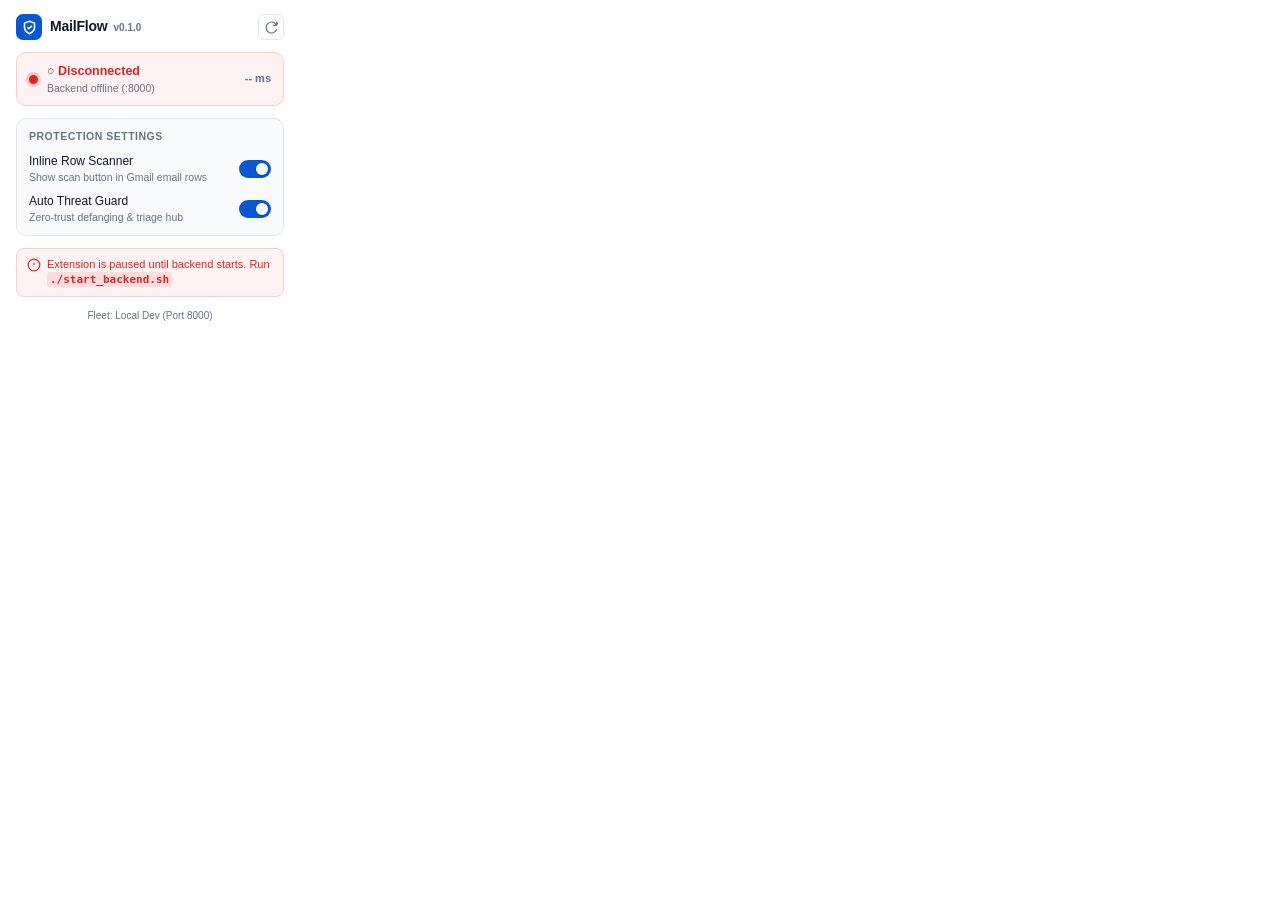
==== extension/popup.html @ 1cc511a4 "feat(extension): enforce backend dependency gate and minimalist settings popup" ====
<!DOCTYPE html>
<html lang="en">
<head>
  <meta charset="UTF-8">
  <meta name="viewport" content="width=device-width, initial-scale=1.0">
  <title>MailFlow Shield</title>
  <link rel="stylesheet" href="popup.css">
</head>
<body>
  <div class="popup-wrap">
    <!-- Top Header -->
    <header class="pop-header">
      <div class="pop-brand">
        <div class="pop-logo">
          <svg viewBox="0 0 24 24" fill="none" stroke="currentColor" stroke-width="2.5" stroke-linecap="round" stroke-linejoin="round">
            <path d="M12 22s8-4 8-10V5l-8-3-8 3v7c0 6 8 10 8 10z"/>
            <path d="m9 12 2 2 4-4"/>
          </svg>
        </div>
        <div class="pop-brand-meta">
          <span class="pop-title">MailFlow</span>
          <span class="pop-version">v0.1.0</span>
        </div>
      </div>
      <button id="btn-refresh" class="btn-icon" title="Check backend connection">
        <svg viewBox="0 0 24 24" fill="none" stroke="currentColor" stroke-width="2" stroke-linecap="round" stroke-linejoin="round">
          <path d="M21.5 2v6h-6M21.34 15.57a10 10 0 1 1-.57-8.38l5.67-5.67"/>
        </svg>
      </button>
    </header>

    <!-- Visual Connection Status Banner -->
    <div id="status-card" class="status-card checking">
      <div class="status-indicator">
        <span class="status-dot"></span>
        <div class="status-text-wrap">
          <span id="status-title" class="status-title">Checking connection...</span>
          <span id="status-subtitle" class="status-subtitle">http://localhost:8000</span>
        </div>
      </div>
      <span id="status-latency" class="status-latency">-- ms</span>
    </div>

    <!-- Minimal Settings -->
    <div class="settings-section">
      <span class="section-heading">Protection Settings</span>

      <label class="setting-toggle" for="toggle-inline-scan">
        <div class="toggle-text">
          <span class="toggle-title">Inline Row Scanner</span>
          <span class="toggle-desc">Show scan button in Gmail email rows</span>
        </div>
        <div class="switch">
          <input type="checkbox" id="toggle-inline-scan" checked>
          <span class="slider"></span>
        </div>
      </label>

      <label class="setting-toggle" for="toggle-auto-shield">
        <div class="toggle-text">
          <span class="toggle-title">Auto Threat Guard</span>
          <span class="toggle-desc">Zero-trust defanging & triage hub</span>
        </div>
        <div class="switch">
          <input type="checkbox" id="toggle-auto-shield" checked>
          <span class="slider"></span>
        </div>
      </label>
    </div>

    <!-- Notice if Offline -->
    <div id="offline-banner" class="offline-banner hidden">
      <svg class="offline-icon" viewBox="0 0 24 24" fill="none" stroke="currentColor" stroke-width="2">
        <circle cx="12" cy="12" r="10"/>
        <line x1="12" y1="8" x2="12" y2="12"/>
        <line x1="12" y1="16" x2="12.01" y2="16"/>
      </svg>
      <span>Extension is paused until backend starts. Run <code>./start_backend.sh</code></span>
    </div>

    <!-- Minimal Footer -->
    <footer class="pop-footer">
      <span id="fleet-target">Fleet: Local Dev (Port 8000)</span>
    </footer>
  </div>

  <script src="popup.js"></script>
</body>
</html>
---- extension/popup.css ----
:root {
  --primary: #0b57d0;
  --bg-main: #ffffff;
  --bg-card: #f8fafc;
  --border: #e2e8f0;
  --text-main: #0f172a;
  --text-muted: #64748b;
  --font: -apple-system, BlinkMacSystemFont, 'Google Sans', 'Segoe UI', Roboto, sans-serif;
  
  --success: #16a34a;
  --success-bg: #f0fdf4;
  --success-border: #bbf7d0;
  
  --danger: #dc2626;
  --danger-bg: #fef2f2;
  --danger-border: #fecaca;

  --warning: #d97706;
  --warning-bg: #fffbeb;
  --warning-border: #fde68a;
}

@media (prefers-color-scheme: dark) {
  :root {
    --bg-main: #18191b;
    --bg-card: #222529;
    --border: #33383f;
    --text-main: #f1f5f9;
    --text-muted: #94a3b8;
    --success-bg: #062d14;
    --success-border: #14532d;
    --danger-bg: #3c1114;
    --danger-border: #7f1d1d;
    --warning-bg: #3b2308;
    --warning-border: #78350f;
  }
}

* {
  box-sizing: border-box;
  margin: 0;
  padding: 0;
}

body {
  width: 300px;
  font-family: var(--font);
  background-color: var(--bg-main);
  color: var(--text-main);
  font-size: 13px;
  line-height: 1.4;
  user-select: none;
  -webkit-font-smoothing: antialiased;
}

.popup-wrap {
  padding: 14px 16px;
  display: flex;
  flex-direction: column;
  gap: 12px;
}

/* Header */
.pop-header {
  display: flex;
  align-items: center;
  justify-content: space-between;
}

.pop-brand {
  display: flex;
  align-items: center;
  gap: 8px;
}

.pop-logo {
  display: flex;
  align-items: center;
  justify-content: center;
  width: 26px;
  height: 26px;
  border-radius: 7px;
  background: var(--primary);
  color: #ffffff;
}

.pop-logo svg {
  width: 15px;
  height: 15px;
}

.pop-brand-meta {
  display: flex;
  align-items: baseline;
  gap: 6px;
}

.pop-title {
  font-size: 14px;
  font-weight: 700;
  letter-spacing: -0.2px;
}

.pop-version {
  font-size: 10px;
  font-weight: 600;
  color: var(--text-muted);
}

.btn-icon {
  background: none;
  border: 1px solid var(--border);
  width: 26px;
  height: 26px;
  border-radius: 6px;
  display: flex;
  align-items: center;
  justify-content: center;
  cursor: pointer;
  color: var(--text-muted);
  transition: all 0.15s ease;
}

.btn-icon svg {
  width: 13px;
  height: 13px;
}

.btn-icon:hover {
  background: var(--bg-card);
  color: var(--text-main);
}

.btn-icon:active {
  transform: rotate(90deg);
}

/* Visual Connection Status Hero Box */
.status-card {
  display: flex;
  align-items: center;
  justify-content: space-between;
  padding: 10px 12px;
  border-radius: 10px;
  border: 1px solid var(--border);
  background: var(--bg-card);
  transition: all 0.2s cubic-bezier(0.4, 0, 0.2, 1);
}

.status-card.connected {
  background: var(--success-bg);
  border-color: var(--success-border);
}

.status-card.disconnected {
  background: var(--danger-bg);
  border-color: var(--danger-border);
}

.status-card.checking {
  background: var(--warning-bg);
  border-color: var(--warning-border);
}

.status-indicator {
  display: flex;
  align-items: center;
  gap: 9px;
}

.status-dot {
  width: 9px;
  height: 9px;
  border-radius: 50%;
  position: relative;
  flex-shrink: 0;
}

.status-card.connected .status-dot {
  background: var(--success);
  box-shadow: 0 0 0 3px rgba(22, 163, 74, 0.25);
}

.status-card.disconnected .status-dot {
  background: var(--danger);
  box-shadow: 0 0 0 3px rgba(220, 38, 38, 0.2);
}

.status-card.checking .status-dot {
  background: var(--warning);
  animation: pulse 1.2s infinite;
}

.status-text-wrap {
  display: flex;
  flex-direction: column;
}

.status-title {
  font-size: 12.5px;
  font-weight: 600;
}

.status-card.connected .status-title { color: var(--success); }
.status-card.disconnected .status-title { color: var(--danger); }
.status-card.checking .status-title { color: var(--warning); }

.status-subtitle {
  font-size: 10.5px;
  color: var(--text-muted);
}

.status-latency {
  font-size: 11px;
  font-weight: 700;
  font-variant-numeric: tabular-nums;
  color: var(--text-muted);
}

.status-card.connected .status-latency {
  color: var(--success);
}

/* Minimal Settings Section */
.settings-section {
  display: flex;
  flex-direction: column;
  gap: 9px;
  background: var(--bg-card);
  border: 1px solid var(--border);
  border-radius: 10px;
  padding: 10px 12px;
}

.section-heading {
  font-size: 10.5px;
  font-weight: 600;
  text-transform: uppercase;
  letter-spacing: 0.5px;
  color: var(--text-muted);
}

.setting-toggle {
  display: flex;
  align-items: center;
  justify-content: space-between;
  cursor: pointer;
  gap: 8px;
}

.toggle-text {
  display: flex;
  flex-direction: column;
}

.toggle-title {
  font-size: 12px;
  font-weight: 500;
}

.toggle-desc {
  font-size: 10.5px;
  color: var(--text-muted);
}

/* Crisp Modern Toggle */
.switch {
  position: relative;
  display: inline-block;
  width: 32px;
  height: 18px;
  flex-shrink: 0;
}

.switch input {
  opacity: 0;
  width: 0;
  height: 0;
}

.slider {
  position: absolute;
  cursor: pointer;
  top: 0; left: 0; right: 0; bottom: 0;
  background-color: #cbd5e1;
  transition: 0.2s cubic-bezier(0.4, 0, 0.2, 1);
  border-radius: 18px;
}

.slider:before {
  position: absolute;
  content: "";
  height: 12px;
  width: 12px;
  left: 3px;
  bottom: 3px;
  background-color: white;
  transition: 0.2s cubic-bezier(0.4, 0, 0.2, 1);
  border-radius: 50%;
  box-shadow: 0 1px 2px rgba(0,0,0,0.25);
}

input:checked + .slider {
  background-color: var(--primary);
}

input:checked + .slider:before {
  transform: translateX(14px);
}

/* Offline Notice Banner */
.offline-banner {
  background: var(--danger-bg);
  border: 1px solid var(--danger-border);
  color: var(--danger);
  border-radius: 8px;
  padding: 8px 10px;
  font-size: 11px;
  display: flex;
  align-items: flex-start;
  gap: 6px;
  line-height: 1.35;
}

.offline-banner code {
  font-family: monospace;
  font-weight: bold;
  background: rgba(220, 38, 38, 0.1);
  padding: 1px 3px;
  border-radius: 3px;
}

.offline-banner.hidden {
  display: none;
}

.offline-icon {
  width: 14px;
  height: 14px;
  flex-shrink: 0;
  margin-top: 1px;
}

/* Footer */
.pop-footer {
  font-size: 10px;
  color: var(--text-muted);
  text-align: center;
}

@keyframes pulse {
  0% { transform: scale(0.9); opacity: 0.7; }
  50% { transform: scale(1.15); opacity: 1; }
  100% { transform: scale(0.9); opacity: 0.7; }
}
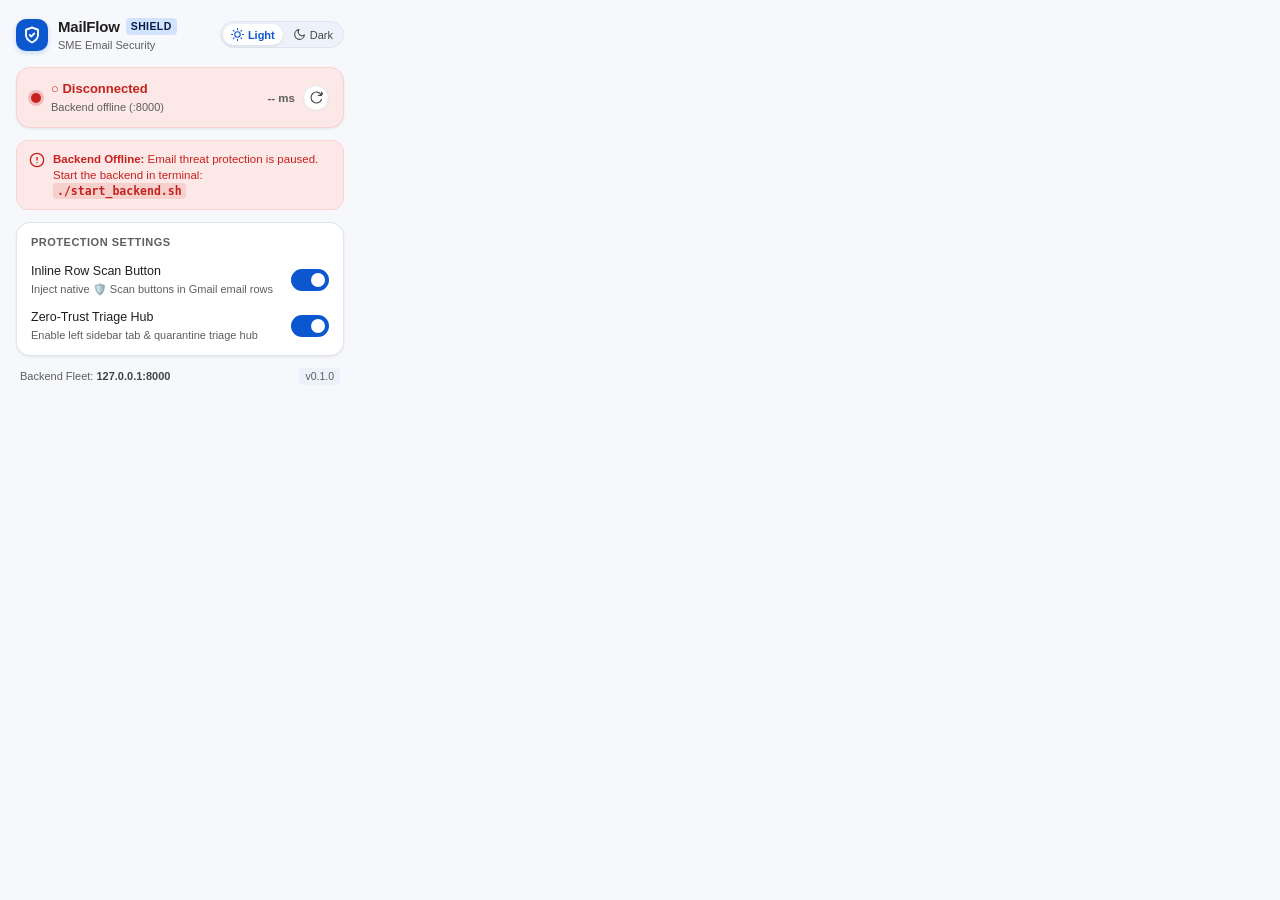
==== commit 9efa461a: "feat(popup): enlarge settings menu with rounded bottom corners, theme switcher, and native gmail lig" ====
--- a/extension/popup.html
+++ b/extension/popup.html
@@ -1,5 +1,5 @@
 <!DOCTYPE html>
-<html lang="en">
+<html lang="en" data-theme="light">
 <head>
   <meta charset="UTF-8">
   <meta name="viewport" content="width=device-width, initial-scale=1.0">
@@ -7,8 +7,8 @@
   <link rel="stylesheet" href="popup.css">
 </head>
 <body>
-  <div class="popup-wrap">
-    <!-- Top Header -->
+  <div class="popup-container">
+    <!-- Header -->
     <header class="pop-header">
       <div class="pop-brand">
         <div class="pop-logo">
@@ -17,16 +17,38 @@
             <path d="m9 12 2 2 4-4"/>
           </svg>
         </div>
-        <div class="pop-brand-meta">
-          <span class="pop-title">MailFlow</span>
-          <span class="pop-version">v0.1.0</span>
+        <div class="pop-brand-text">
+          <div class="pop-title-row">
+            <span class="pop-title">MailFlow</span>
+            <span class="pop-badge">Shield</span>
+          </div>
+          <span class="pop-subtitle">SME Email Security</span>
         </div>
       </div>
-      <button id="btn-refresh" class="btn-icon" title="Check backend connection">
-        <svg viewBox="0 0 24 24" fill="none" stroke="currentColor" stroke-width="2" stroke-linecap="round" stroke-linejoin="round">
-          <path d="M21.5 2v6h-6M21.34 15.57a10 10 0 1 1-.57-8.38l5.67-5.67"/>
-        </svg>
-      </button>
+      
+      <!-- Theme Switcher -->
+      <div class="theme-toggle-group" role="radiogroup" aria-label="Appearance Theme">
+        <button id="theme-btn-light" class="theme-btn active" title="Light Mode (Gmail M3)" aria-checked="true" role="radio">
+          <svg viewBox="0 0 24 24" fill="none" stroke="currentColor" stroke-width="2" stroke-linecap="round" stroke-linejoin="round">
+            <circle cx="12" cy="12" r="5"/>
+            <line x1="12" y1="1" x2="12" y2="3"/>
+            <line x1="12" y1="21" x2="12" y2="23"/>
+            <line x1="4.22" y1="4.22" x2="5.64" y2="5.64"/>
+            <line x1="18.36" y1="18.36" x2="19.78" y2="19.78"/>
+            <line x1="1" y1="12" x2="3" y2="12"/>
+            <line x1="21" y1="12" x2="23" y2="12"/>
+            <line x1="4.22" y1="19.78" x2="5.64" y2="18.36"/>
+            <line x1="18.36" y1="5.64" x2="19.78" y2="4.22"/>
+          </svg>
+          <span>Light</span>
+        </button>
+        <button id="theme-btn-dark" class="theme-btn" title="Dark Mode" aria-checked="false" role="radio">
+          <svg viewBox="0 0 24 24" fill="none" stroke="currentColor" stroke-width="2" stroke-linecap="round" stroke-linejoin="round">
+            <path d="M21 12.79A9 9 0 1 1 11.21 3 7 7 0 0 0 21 12.79z"/>
+          </svg>
+          <span>Dark</span>
+        </button>
+      </div>
     </header>
 
     <!-- Visual Connection Status Banner -->
@@ -38,49 +60,59 @@
           <span id="status-subtitle" class="status-subtitle">http://localhost:8000</span>
         </div>
       </div>
-      <span id="status-latency" class="status-latency">-- ms</span>
+      <div class="status-meta-group">
+        <span id="status-latency" class="status-latency">-- ms</span>
+        <button id="btn-check-connection" class="btn-refresh" title="Re-check Backend Connection">
+          <svg viewBox="0 0 24 24" fill="none" stroke="currentColor" stroke-width="2" stroke-linecap="round" stroke-linejoin="round">
+            <path d="M21.5 2v6h-6M21.34 15.57a10 10 0 1 1-.57-8.38l5.67-5.67"/>
+          </svg>
+        </button>
+      </div>
     </div>
 
-    <!-- Minimal Settings -->
-    <div class="settings-section">
-      <span class="section-heading">Protection Settings</span>
+    <!-- Offline Warning Notice -->
+    <div id="offline-banner" class="offline-banner hidden">
+      <svg class="offline-icon" viewBox="0 0 24 24" fill="none" stroke="currentColor" stroke-width="2" stroke-linecap="round" stroke-linejoin="round">
+        <circle cx="12" cy="12" r="10"/>
+        <line x1="12" y1="8" x2="12" y2="12"/>
+        <line x1="12" y1="16" x2="12.01" y2="16"/>
+      </svg>
+      <div class="offline-text">
+        <strong>Backend Offline:</strong> Email threat protection is paused. Start the backend in terminal: <code>./start_backend.sh</code>
+      </div>
+    </div>
 
-      <label class="setting-toggle" for="toggle-inline-scan">
-        <div class="toggle-text">
-          <span class="toggle-title">Inline Row Scanner</span>
-          <span class="toggle-desc">Show scan button in Gmail email rows</span>
+    <!-- Protection Features -->
+    <div class="settings-card">
+      <span class="section-title">Protection Settings</span>
+
+      <label class="setting-row" for="toggle-inline-scan">
+        <div class="setting-info">
+          <span class="setting-name">Inline Row Scan Button</span>
+          <span class="setting-desc">Inject native 🛡️ Scan buttons in Gmail email rows</span>
         </div>
-        <div class="switch">
+        <div class="m3-switch">
           <input type="checkbox" id="toggle-inline-scan" checked>
-          <span class="slider"></span>
+          <span class="m3-track"><span class="m3-thumb"></span></span>
         </div>
       </label>
 
-      <label class="setting-toggle" for="toggle-auto-shield">
-        <div class="toggle-text">
-          <span class="toggle-title">Auto Threat Guard</span>
-          <span class="toggle-desc">Zero-trust defanging & triage hub</span>
+      <label class="setting-row" for="toggle-auto-shield">
+        <div class="setting-info">
+          <span class="setting-name">Zero-Trust Triage Hub</span>
+          <span class="setting-desc">Enable left sidebar tab & quarantine triage hub</span>
         </div>
-        <div class="switch">
+        <div class="m3-switch">
           <input type="checkbox" id="toggle-auto-shield" checked>
-          <span class="slider"></span>
+          <span class="m3-track"><span class="m3-thumb"></span></span>
         </div>
       </label>
     </div>
 
-    <!-- Notice if Offline -->
-    <div id="offline-banner" class="offline-banner hidden">
-      <svg class="offline-icon" viewBox="0 0 24 24" fill="none" stroke="currentColor" stroke-width="2">
-        <circle cx="12" cy="12" r="10"/>
-        <line x1="12" y1="8" x2="12" y2="12"/>
-        <line x1="12" y1="16" x2="12.01" y2="16"/>
-      </svg>
-      <span>Extension is paused until backend starts. Run <code>./start_backend.sh</code></span>
-    </div>
-
-    <!-- Minimal Footer -->
+    <!-- Footer -->
     <footer class="pop-footer">
-      <span id="fleet-target">Fleet: Local Dev (Port 8000)</span>
+      <span class="fleet-info">Backend Fleet: <span class="fleet-url">127.0.0.1:8000</span></span>
+      <span class="version-tag">v0.1.0</span>
     </footer>
   </div>
 
--- a/extension/popup.css
+++ b/extension/popup.css
@@ -1,39 +1,76 @@
-:root {
-  --primary: #0b57d0;
-  --bg-main: #ffffff;
-  --bg-card: #f8fafc;
-  --border: #e2e8f0;
-  --text-main: #0f172a;
-  --text-muted: #64748b;
-  --font: -apple-system, BlinkMacSystemFont, 'Google Sans', 'Segoe UI', Roboto, sans-serif;
+/* ==========================================================================
+   MailFlow Extension Popup — Native Gmail M3 Design System
+   ========================================================================== */
+
+:root, [data-theme="light"] {
+  --mf-bg: #f6f8fc;
+  --mf-surface: #ffffff;
+  --mf-surface-variant: #edf2fa;
+  --mf-border: #e0e4eb;
+  --mf-border-subtle: #eaebef;
+  --mf-text-primary: #1f1f1f;
+  --mf-text-secondary: #444746;
+  --mf-text-muted: #5e5e5e;
+  --mf-primary: #0b57d0;
+  --mf-primary-hover: #0842a0;
+  --mf-primary-container: #d3e3fd;
+  --mf-on-primary-container: #041e49;
   
-  --success: #16a34a;
-  --success-bg: #f0fdf4;
-  --success-border: #bbf7d0;
+  --mf-success: #137333;
+  --mf-success-bg: #e6f4ea;
+  --mf-success-border: #ceead6;
   
-  --danger: #dc2626;
-  --danger-bg: #fef2f2;
-  --danger-border: #fecaca;
-
-  --warning: #d97706;
-  --warning-bg: #fffbeb;
-  --warning-border: #fde68a;
-}
-
-@media (prefers-color-scheme: dark) {
-  :root {
-    --bg-main: #18191b;
-    --bg-card: #222529;
-    --border: #33383f;
-    --text-main: #f1f5f9;
-    --text-muted: #94a3b8;
-    --success-bg: #062d14;
-    --success-border: #14532d;
-    --danger-bg: #3c1114;
-    --danger-border: #7f1d1d;
-    --warning-bg: #3b2308;
-    --warning-border: #78350f;
-  }
+  --mf-danger: #c5221f;
+  --mf-danger-bg: #fce8e6;
+  --mf-danger-border: #fad2cf;
+
+  --mf-warning: #b06000;
+  --mf-warning-bg: #fef7e0;
+  --mf-warning-border: #feefc3;
+
+  --mf-switch-track-off: #e1e3e1;
+  --mf-switch-border-off: #747775;
+  --mf-switch-thumb-off: #747775;
+  --mf-switch-track-on: #0b57d0;
+  --mf-switch-thumb-on: #ffffff;
+
+  --mf-font: 'Google Sans', Roboto, -apple-system, BlinkMacSystemFont, 'Segoe UI', Helvetica, Arial, sans-serif;
+  --mf-shadow-card: 0 1px 3px rgba(0, 0, 0, 0.05), 0 1px 2px rgba(0, 0, 0, 0.03);
+}
+
+[data-theme="dark"] {
+  --mf-bg: #1e1f20;
+  --mf-surface: #282a2c;
+  --mf-surface-variant: #333538;
+  --mf-border: #3c4043;
+  --mf-border-subtle: #2f3235;
+  --mf-text-primary: #e3e3e3;
+  --mf-text-secondary: #c4c7c5;
+  --mf-text-muted: #8e918f;
+  --mf-primary: #a8c7fa;
+  --mf-primary-hover: #c2e7ff;
+  --mf-primary-container: #004a77;
+  --mf-on-primary-container: #c2e7ff;
+  
+  --mf-success: #81c995;
+  --mf-success-bg: #0f381e;
+  --mf-success-border: #13522b;
+  
+  --mf-danger: #f28b82;
+  --mf-danger-bg: #3c1114;
+  --mf-danger-border: #5c181d;
+
+  --mf-warning: #fdd663;
+  --mf-warning-bg: #3b2308;
+  --mf-warning-border: #5c380d;
+
+  --mf-switch-track-off: #3c4043;
+  --mf-switch-border-off: #8e918f;
+  --mf-switch-thumb-off: #8e918f;
+  --mf-switch-track-on: #a8c7fa;
+  --mf-switch-thumb-on: #00325b;
+
+  --mf-shadow-card: 0 1px 3px rgba(0, 0, 0, 0.2);
 }
 
 * {
@@ -43,21 +80,27 @@
 }
 
 body {
-  width: 300px;
-  font-family: var(--font);
-  background-color: var(--bg-main);
-  color: var(--text-main);
+  width: 360px;
+  background-color: var(--mf-bg);
+  color: var(--mf-text-primary);
+  font-family: var(--mf-font);
   font-size: 13px;
   line-height: 1.4;
   user-select: none;
   -webkit-font-smoothing: antialiased;
-}
-
-.popup-wrap {
-  padding: 14px 16px;
+  border-bottom-left-radius: 18px;
+  border-bottom-right-radius: 18px;
+  overflow: hidden;
+}
+
+.popup-container {
   display: flex;
   flex-direction: column;
   gap: 12px;
+  padding: 16px;
+  background-color: var(--mf-bg);
+  border-bottom-left-radius: 18px;
+  border-bottom-right-radius: 18px;
 }
 
 /* Header */
@@ -65,74 +108,109 @@
   display: flex;
   align-items: center;
   justify-content: space-between;
+  padding-bottom: 2px;
 }
 
 .pop-brand {
   display: flex;
   align-items: center;
-  gap: 8px;
+  gap: 10px;
 }
 
 .pop-logo {
   display: flex;
   align-items: center;
   justify-content: center;
-  width: 26px;
-  height: 26px;
-  border-radius: 7px;
-  background: var(--primary);
+  width: 32px;
+  height: 32px;
+  border-radius: 10px;
+  background: var(--mf-primary);
   color: #ffffff;
+  box-shadow: 0 2px 5px rgba(11, 87, 208, 0.2);
+  flex-shrink: 0;
 }
 
 .pop-logo svg {
-  width: 15px;
-  height: 15px;
-}
-
-.pop-brand-meta {
-  display: flex;
-  align-items: baseline;
+  width: 18px;
+  height: 18px;
+}
+
+.pop-brand-text {
+  display: flex;
+  flex-direction: column;
+  gap: 1px;
+}
+
+.pop-title-row {
+  display: flex;
+  align-items: center;
   gap: 6px;
 }
 
 .pop-title {
-  font-size: 14px;
+  font-size: 15px;
   font-weight: 700;
   letter-spacing: -0.2px;
-}
-
-.pop-version {
-  font-size: 10px;
+  color: var(--mf-text-primary);
+}
+
+.pop-badge {
+  font-size: 10.5px;
   font-weight: 600;
-  color: var(--text-muted);
-}
-
-.btn-icon {
-  background: none;
-  border: 1px solid var(--border);
-  width: 26px;
-  height: 26px;
-  border-radius: 6px;
-  display: flex;
-  align-items: center;
-  justify-content: center;
+  text-transform: uppercase;
+  letter-spacing: 0.4px;
+  padding: 1px 5px;
+  background: var(--mf-primary-container);
+  color: var(--mf-on-primary-container);
+  border-radius: 4px;
+}
+
+.pop-subtitle {
+  font-size: 11px;
+  color: var(--mf-text-muted);
+}
+
+/* Theme Switcher Segmented Button */
+.theme-toggle-group {
+  display: inline-flex;
+  align-items: center;
+  background: var(--mf-surface-variant);
+  border: 1px solid var(--mf-border);
+  border-radius: 20px;
+  padding: 2px;
+  gap: 2px;
+}
+
+.theme-btn {
+  display: inline-flex;
+  align-items: center;
+  gap: 4px;
+  padding: 4px 8px;
+  border-radius: 16px;
+  border: none;
+  background: transparent;
+  color: var(--mf-text-secondary);
+  font-family: inherit;
+  font-size: 11px;
+  font-weight: 500;
   cursor: pointer;
-  color: var(--text-muted);
   transition: all 0.15s ease;
 }
 
-.btn-icon svg {
+.theme-btn svg {
   width: 13px;
   height: 13px;
 }
 
-.btn-icon:hover {
-  background: var(--bg-card);
-  color: var(--text-main);
-}
-
-.btn-icon:active {
-  transform: rotate(90deg);
+.theme-btn:hover {
+  color: var(--mf-text-primary);
+}
+
+.theme-btn.active {
+  background: var(--mf-surface);
+  color: var(--mf-primary);
+  font-weight: 600;
+  box-shadow: 0 1px 3px rgba(0,0,0,0.1);
 }
 
 /* Visual Connection Status Hero Box */
@@ -140,216 +218,278 @@
   display: flex;
   align-items: center;
   justify-content: space-between;
-  padding: 10px 12px;
-  border-radius: 10px;
-  border: 1px solid var(--border);
-  background: var(--bg-card);
+  padding: 12px 14px;
+  border-radius: 14px;
+  border: 1px solid var(--mf-border);
+  background: var(--mf-surface);
+  box-shadow: var(--mf-shadow-card);
   transition: all 0.2s cubic-bezier(0.4, 0, 0.2, 1);
 }
 
 .status-card.connected {
-  background: var(--success-bg);
-  border-color: var(--success-border);
+  background: var(--mf-success-bg);
+  border-color: var(--mf-success-border);
 }
 
 .status-card.disconnected {
-  background: var(--danger-bg);
-  border-color: var(--danger-border);
+  background: var(--mf-danger-bg);
+  border-color: var(--mf-danger-border);
 }
 
 .status-card.checking {
-  background: var(--warning-bg);
-  border-color: var(--warning-border);
+  background: var(--mf-warning-bg);
+  border-color: var(--mf-warning-border);
 }
 
 .status-indicator {
   display: flex;
   align-items: center;
-  gap: 9px;
+  gap: 10px;
 }
 
 .status-dot {
-  width: 9px;
-  height: 9px;
+  width: 10px;
+  height: 10px;
   border-radius: 50%;
   position: relative;
   flex-shrink: 0;
 }
 
 .status-card.connected .status-dot {
-  background: var(--success);
-  box-shadow: 0 0 0 3px rgba(22, 163, 74, 0.25);
+  background: var(--mf-success);
+  box-shadow: 0 0 0 3px rgba(19, 115, 51, 0.25);
 }
 
 .status-card.disconnected .status-dot {
-  background: var(--danger);
-  box-shadow: 0 0 0 3px rgba(220, 38, 38, 0.2);
+  background: var(--mf-danger);
+  box-shadow: 0 0 0 3px rgba(197, 34, 31, 0.22);
 }
 
 .status-card.checking .status-dot {
-  background: var(--warning);
-  animation: pulse 1.2s infinite;
+  background: var(--mf-warning);
+  animation: mf-pulse 1.2s infinite;
 }
 
 .status-text-wrap {
   display: flex;
   flex-direction: column;
+  gap: 1px;
 }
 
 .status-title {
-  font-size: 12.5px;
+  font-size: 13px;
   font-weight: 600;
 }
 
-.status-card.connected .status-title { color: var(--success); }
-.status-card.disconnected .status-title { color: var(--danger); }
-.status-card.checking .status-title { color: var(--warning); }
+.status-card.connected .status-title { color: var(--mf-success); }
+.status-card.disconnected .status-title { color: var(--mf-danger); }
+.status-card.checking .status-title { color: var(--mf-warning); }
 
 .status-subtitle {
-  font-size: 10.5px;
-  color: var(--text-muted);
+  font-size: 11px;
+  color: var(--mf-text-muted);
+}
+
+.status-meta-group {
+  display: flex;
+  align-items: center;
+  gap: 8px;
 }
 
 .status-latency {
-  font-size: 11px;
+  font-size: 11.5px;
   font-weight: 700;
   font-variant-numeric: tabular-nums;
-  color: var(--text-muted);
+  color: var(--mf-text-muted);
 }
 
 .status-card.connected .status-latency {
-  color: var(--success);
-}
-
-/* Minimal Settings Section */
-.settings-section {
+  color: var(--mf-success);
+}
+
+.btn-refresh {
+  background: var(--mf-surface);
+  border: 1px solid var(--mf-border);
+  width: 26px;
+  height: 26px;
+  border-radius: 50%;
+  display: flex;
+  align-items: center;
+  justify-content: center;
+  cursor: pointer;
+  color: var(--mf-text-secondary);
+  transition: all 0.15s ease;
+}
+
+.btn-refresh svg {
+  width: 13px;
+  height: 13px;
+}
+
+.btn-refresh:hover {
+  background: var(--mf-surface-variant);
+  color: var(--mf-text-primary);
+}
+
+.btn-refresh:active svg {
+  transform: rotate(180deg);
+  transition: transform 0.25s ease;
+}
+
+/* Offline Notice Banner */
+.offline-banner {
+  background: var(--mf-danger-bg);
+  border: 1px solid var(--mf-danger-border);
+  color: var(--mf-danger);
+  border-radius: 12px;
+  padding: 10px 12px;
+  font-size: 11.5px;
+  display: flex;
+  align-items: flex-start;
+  gap: 8px;
+  line-height: 1.4;
+}
+
+.offline-banner.hidden {
+  display: none;
+}
+
+.offline-icon {
+  width: 16px;
+  height: 16px;
+  flex-shrink: 0;
+  margin-top: 1px;
+}
+
+.offline-text code {
+  font-family: monospace;
+  font-weight: bold;
+  background: rgba(197, 34, 31, 0.12);
+  padding: 1px 4px;
+  border-radius: 4px;
+  color: var(--mf-danger);
+}
+
+/* Settings Card */
+.settings-card {
+  background: var(--mf-surface);
+  border: 1px solid var(--mf-border);
+  border-radius: 14px;
+  padding: 12px 14px;
+  box-shadow: var(--mf-shadow-card);
   display: flex;
   flex-direction: column;
-  gap: 9px;
-  background: var(--bg-card);
-  border: 1px solid var(--border);
-  border-radius: 10px;
-  padding: 10px 12px;
-}
-
-.section-heading {
-  font-size: 10.5px;
+  gap: 12px;
+}
+
+.section-title {
+  font-size: 11px;
   font-weight: 600;
   text-transform: uppercase;
   letter-spacing: 0.5px;
-  color: var(--text-muted);
-}
-
-.setting-toggle {
+  color: var(--mf-text-muted);
+}
+
+.setting-row {
   display: flex;
   align-items: center;
   justify-content: space-between;
+  gap: 12px;
   cursor: pointer;
-  gap: 8px;
-}
-
-.toggle-text {
+}
+
+.setting-info {
   display: flex;
   flex-direction: column;
-}
-
-.toggle-title {
-  font-size: 12px;
+  gap: 2px;
+}
+
+.setting-name {
+  font-size: 12.5px;
   font-weight: 500;
-}
-
-.toggle-desc {
-  font-size: 10.5px;
-  color: var(--text-muted);
-}
-
-/* Crisp Modern Toggle */
-.switch {
+  color: var(--mf-text-primary);
+}
+
+.setting-desc {
+  font-size: 11px;
+  color: var(--mf-text-muted);
+  line-height: 1.35;
+}
+
+/* Material 3 Styled Switch */
+.m3-switch {
   position: relative;
   display: inline-block;
-  width: 32px;
-  height: 18px;
+  width: 38px;
+  height: 22px;
   flex-shrink: 0;
 }
 
-.switch input {
+.m3-switch input {
   opacity: 0;
   width: 0;
   height: 0;
 }
 
-.slider {
+.m3-track {
   position: absolute;
   cursor: pointer;
   top: 0; left: 0; right: 0; bottom: 0;
-  background-color: #cbd5e1;
-  transition: 0.2s cubic-bezier(0.4, 0, 0.2, 1);
-  border-radius: 18px;
-}
-
-.slider:before {
+  background-color: var(--mf-switch-track-off);
+  border: 2px solid var(--mf-switch-border-off);
+  border-radius: 24px;
+  transition: all 0.2s cubic-bezier(0.4, 0, 0.2, 1);
+}
+
+.m3-thumb {
   position: absolute;
-  content: "";
   height: 12px;
   width: 12px;
   left: 3px;
   bottom: 3px;
-  background-color: white;
-  transition: 0.2s cubic-bezier(0.4, 0, 0.2, 1);
+  background-color: var(--mf-switch-thumb-off);
   border-radius: 50%;
-  box-shadow: 0 1px 2px rgba(0,0,0,0.25);
-}
-
-input:checked + .slider {
-  background-color: var(--primary);
-}
-
-input:checked + .slider:before {
-  transform: translateX(14px);
-}
-
-/* Offline Notice Banner */
-.offline-banner {
-  background: var(--danger-bg);
-  border: 1px solid var(--danger-border);
-  color: var(--danger);
-  border-radius: 8px;
-  padding: 8px 10px;
-  font-size: 11px;
-  display: flex;
-  align-items: flex-start;
-  gap: 6px;
-  line-height: 1.35;
-}
-
-.offline-banner code {
-  font-family: monospace;
-  font-weight: bold;
-  background: rgba(220, 38, 38, 0.1);
-  padding: 1px 3px;
-  border-radius: 3px;
-}
-
-.offline-banner.hidden {
-  display: none;
-}
-
-.offline-icon {
+  transition: all 0.2s cubic-bezier(0.4, 0, 0.2, 1);
+}
+
+.m3-switch input:checked + .m3-track {
+  background-color: var(--mf-switch-track-on);
+  border-color: var(--mf-switch-track-on);
+}
+
+.m3-switch input:checked + .m3-track .m3-thumb {
+  transform: translateX(16px);
+  background-color: var(--mf-switch-thumb-on);
+  height: 14px;
   width: 14px;
-  height: 14px;
-  flex-shrink: 0;
-  margin-top: 1px;
+  left: 2px;
+  bottom: 2px;
 }
 
 /* Footer */
 .pop-footer {
-  font-size: 10px;
-  color: var(--text-muted);
-  text-align: center;
-}
-
-@keyframes pulse {
-  0% { transform: scale(0.9); opacity: 0.7; }
-  50% { transform: scale(1.15); opacity: 1; }
-  100% { transform: scale(0.9); opacity: 0.7; }
-}
+  display: flex;
+  align-items: center;
+  justify-content: space-between;
+  font-size: 11px;
+  color: var(--mf-text-muted);
+  padding: 0 4px;
+}
+
+.fleet-url {
+  font-weight: 600;
+  color: var(--mf-text-secondary);
+}
+
+.version-tag {
+  font-size: 10.5px;
+  padding: 1px 6px;
+  background: var(--mf-surface-variant);
+  border-radius: 4px;
+}
+
+@keyframes mf-pulse {
+  0% { transform: scale(0.92); opacity: 0.7; }
+  50% { transform: scale(1.18); opacity: 1; }
+  100% { transform: scale(0.92); opacity: 0.7; }
+}
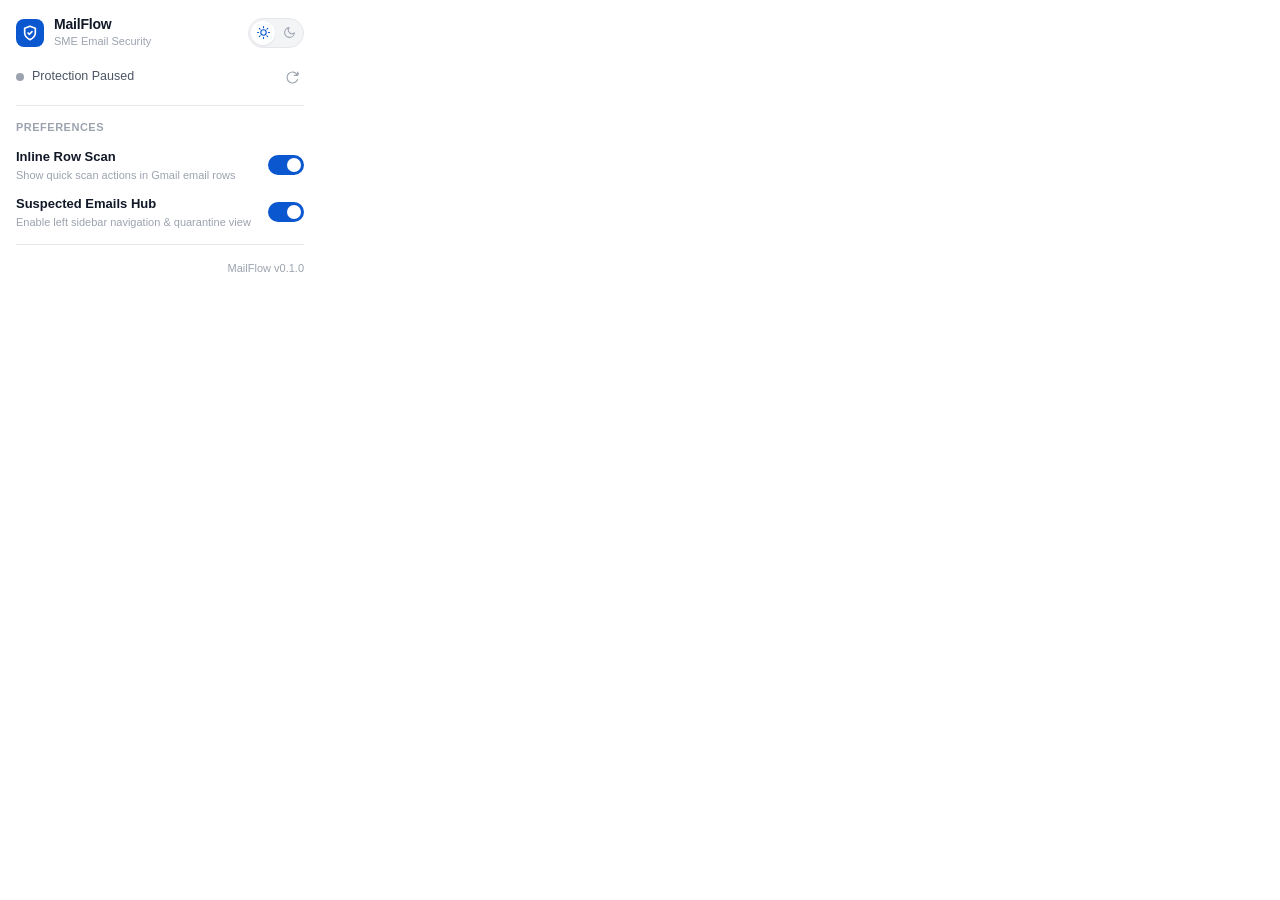
==== commit 4ca6c67b: "style(popup): streamline popup UI with minimalist layout, icon toggles, and end-user status" ====
--- a/extension/popup.html
+++ b/extension/popup.html
@@ -18,17 +18,14 @@
           </svg>
         </div>
         <div class="pop-brand-text">
-          <div class="pop-title-row">
-            <span class="pop-title">MailFlow</span>
-            <span class="pop-badge">Shield</span>
-          </div>
+          <span class="pop-title">MailFlow</span>
           <span class="pop-subtitle">SME Email Security</span>
         </div>
       </div>
       
-      <!-- Theme Switcher -->
+      <!-- Icon-Only Theme Switcher -->
       <div class="theme-toggle-group" role="radiogroup" aria-label="Appearance Theme">
-        <button id="theme-btn-light" class="theme-btn active" title="Light Mode (Gmail M3)" aria-checked="true" role="radio">
+        <button id="theme-btn-light" class="theme-btn active" title="Light Mode" aria-label="Light Mode" aria-checked="true" role="radio">
           <svg viewBox="0 0 24 24" fill="none" stroke="currentColor" stroke-width="2" stroke-linecap="round" stroke-linejoin="round">
             <circle cx="12" cy="12" r="5"/>
             <line x1="12" y1="1" x2="12" y2="3"/>
@@ -40,56 +37,39 @@
             <line x1="4.22" y1="19.78" x2="5.64" y2="18.36"/>
             <line x1="18.36" y1="5.64" x2="19.78" y2="4.22"/>
           </svg>
-          <span>Light</span>
         </button>
-        <button id="theme-btn-dark" class="theme-btn" title="Dark Mode" aria-checked="false" role="radio">
+        <button id="theme-btn-dark" class="theme-btn" title="Dark Mode" aria-label="Dark Mode" aria-checked="false" role="radio">
           <svg viewBox="0 0 24 24" fill="none" stroke="currentColor" stroke-width="2" stroke-linecap="round" stroke-linejoin="round">
             <path d="M21 12.79A9 9 0 1 1 11.21 3 7 7 0 0 0 21 12.79z"/>
           </svg>
-          <span>Dark</span>
         </button>
       </div>
     </header>
 
-    <!-- Visual Connection Status Banner -->
-    <div id="status-card" class="status-card checking">
-      <div class="status-indicator">
-        <span class="status-dot"></span>
-        <div class="status-text-wrap">
-          <span id="status-title" class="status-title">Checking connection...</span>
-          <span id="status-subtitle" class="status-subtitle">http://localhost:8000</span>
-        </div>
+    <!-- Subtle End-User Status Bar -->
+    <div class="status-bar">
+      <div class="status-left">
+        <span id="status-dot" class="status-dot checking"></span>
+        <span id="status-text" class="status-text">Checking status...</span>
       </div>
-      <div class="status-meta-group">
-        <span id="status-latency" class="status-latency">-- ms</span>
-        <button id="btn-check-connection" class="btn-refresh" title="Re-check Backend Connection">
-          <svg viewBox="0 0 24 24" fill="none" stroke="currentColor" stroke-width="2" stroke-linecap="round" stroke-linejoin="round">
-            <path d="M21.5 2v6h-6M21.34 15.57a10 10 0 1 1-.57-8.38l5.67-5.67"/>
-          </svg>
-        </button>
-      </div>
+      <button id="btn-check-connection" class="btn-refresh" title="Check Connection" aria-label="Check Connection">
+        <svg viewBox="0 0 24 24" fill="none" stroke="currentColor" stroke-width="2" stroke-linecap="round" stroke-linejoin="round">
+          <path d="M21.5 2v6h-6M21.34 15.57a10 10 0 1 1-.57-8.38l5.67-5.67"/>
+        </svg>
+      </button>
     </div>
 
-    <!-- Offline Warning Notice -->
-    <div id="offline-banner" class="offline-banner hidden">
-      <svg class="offline-icon" viewBox="0 0 24 24" fill="none" stroke="currentColor" stroke-width="2" stroke-linecap="round" stroke-linejoin="round">
-        <circle cx="12" cy="12" r="10"/>
-        <line x1="12" y1="8" x2="12" y2="12"/>
-        <line x1="12" y1="16" x2="12.01" y2="16"/>
-      </svg>
-      <div class="offline-text">
-        <strong>Backend Offline:</strong> Email threat protection is paused. Start the backend in terminal: <code>./start_backend.sh</code>
-      </div>
-    </div>
+    <!-- Hairline Divider -->
+    <hr class="section-divider">
 
-    <!-- Protection Features -->
-    <div class="settings-card">
-      <span class="section-title">Protection Settings</span>
+    <!-- Settings Section -->
+    <section class="settings-section">
+      <div class="section-label">Preferences</div>
 
       <label class="setting-row" for="toggle-inline-scan">
         <div class="setting-info">
-          <span class="setting-name">Inline Row Scan Button</span>
-          <span class="setting-desc">Inject native 🛡️ Scan buttons in Gmail email rows</span>
+          <span class="setting-name">Inline Row Scan</span>
+          <span class="setting-desc">Show quick scan actions in Gmail email rows</span>
         </div>
         <div class="m3-switch">
           <input type="checkbox" id="toggle-inline-scan" checked>
@@ -99,20 +79,22 @@
 
       <label class="setting-row" for="toggle-auto-shield">
         <div class="setting-info">
-          <span class="setting-name">Zero-Trust Triage Hub</span>
-          <span class="setting-desc">Enable left sidebar tab & quarantine triage hub</span>
+          <span class="setting-name">Suspected Emails Hub</span>
+          <span class="setting-desc">Enable left sidebar navigation & quarantine view</span>
         </div>
         <div class="m3-switch">
           <input type="checkbox" id="toggle-auto-shield" checked>
           <span class="m3-track"><span class="m3-thumb"></span></span>
         </div>
       </label>
-    </div>
+    </section>
 
-    <!-- Footer -->
+    <!-- Hairline Divider -->
+    <hr class="section-divider">
+
+    <!-- Minimal Footer -->
     <footer class="pop-footer">
-      <span class="fleet-info">Backend Fleet: <span class="fleet-url">127.0.0.1:8000</span></span>
-      <span class="version-tag">v0.1.0</span>
+      <span class="version-text">MailFlow v0.1.0</span>
     </footer>
   </div>
 
--- a/extension/popup.css
+++ b/extension/popup.css
@@ -1,76 +1,51 @@
 /* ==========================================================================
-   MailFlow Extension Popup — Native Gmail M3 Design System
+   MailFlow Extension Popup — Ultra-Minimalist Design System
    ========================================================================== */
 
 :root, [data-theme="light"] {
-  --mf-bg: #f6f8fc;
+  --mf-bg: #ffffff;
   --mf-surface: #ffffff;
-  --mf-surface-variant: #edf2fa;
-  --mf-border: #e0e4eb;
-  --mf-border-subtle: #eaebef;
-  --mf-text-primary: #1f1f1f;
-  --mf-text-secondary: #444746;
-  --mf-text-muted: #5e5e5e;
+  --mf-surface-variant: #f3f4f6;
+  --mf-border: #e5e7eb;
+  --mf-border-subtle: #f3f4f6;
+  --mf-text-primary: #111827;
+  --mf-text-secondary: #4b5563;
+  --mf-text-muted: #9ca3af;
   --mf-primary: #0b57d0;
   --mf-primary-hover: #0842a0;
-  --mf-primary-container: #d3e3fd;
-  --mf-on-primary-container: #041e49;
   
-  --mf-success: #137333;
-  --mf-success-bg: #e6f4ea;
-  --mf-success-border: #ceead6;
-  
-  --mf-danger: #c5221f;
-  --mf-danger-bg: #fce8e6;
-  --mf-danger-border: #fad2cf;
-
-  --mf-warning: #b06000;
-  --mf-warning-bg: #fef7e0;
-  --mf-warning-border: #feefc3;
-
-  --mf-switch-track-off: #e1e3e1;
-  --mf-switch-border-off: #747775;
-  --mf-switch-thumb-off: #747775;
+  --mf-status-protected: #10b981;
+  --mf-status-paused: #9ca3af;
+  --mf-status-checking: #f59e0b;
+
+  --mf-switch-track-off: #e5e7eb;
+  --mf-switch-thumb-off: #9ca3af;
   --mf-switch-track-on: #0b57d0;
   --mf-switch-thumb-on: #ffffff;
 
-  --mf-font: 'Google Sans', Roboto, -apple-system, BlinkMacSystemFont, 'Segoe UI', Helvetica, Arial, sans-serif;
-  --mf-shadow-card: 0 1px 3px rgba(0, 0, 0, 0.05), 0 1px 2px rgba(0, 0, 0, 0.03);
+  --mf-font: 'Google Sans', Roboto, -apple-system, BlinkMacSystemFont, 'Segoe UI', sans-serif;
 }
 
 [data-theme="dark"] {
-  --mf-bg: #1e1f20;
-  --mf-surface: #282a2c;
-  --mf-surface-variant: #333538;
-  --mf-border: #3c4043;
-  --mf-border-subtle: #2f3235;
-  --mf-text-primary: #e3e3e3;
-  --mf-text-secondary: #c4c7c5;
-  --mf-text-muted: #8e918f;
+  --mf-bg: #18181b;
+  --mf-surface: #18181b;
+  --mf-surface-variant: #27272a;
+  --mf-border: #27272a;
+  --mf-border-subtle: #1f1f23;
+  --mf-text-primary: #f4f4f5;
+  --mf-text-secondary: #a1a1aa;
+  --mf-text-muted: #71717a;
   --mf-primary: #a8c7fa;
   --mf-primary-hover: #c2e7ff;
-  --mf-primary-container: #004a77;
-  --mf-on-primary-container: #c2e7ff;
   
-  --mf-success: #81c995;
-  --mf-success-bg: #0f381e;
-  --mf-success-border: #13522b;
-  
-  --mf-danger: #f28b82;
-  --mf-danger-bg: #3c1114;
-  --mf-danger-border: #5c181d;
-
-  --mf-warning: #fdd663;
-  --mf-warning-bg: #3b2308;
-  --mf-warning-border: #5c380d;
-
-  --mf-switch-track-off: #3c4043;
-  --mf-switch-border-off: #8e918f;
-  --mf-switch-thumb-off: #8e918f;
+  --mf-status-protected: #34d399;
+  --mf-status-paused: #71717a;
+  --mf-status-checking: #fbbf24;
+
+  --mf-switch-track-off: #3f3f46;
+  --mf-switch-thumb-off: #71717a;
   --mf-switch-track-on: #a8c7fa;
-  --mf-switch-thumb-on: #00325b;
-
-  --mf-shadow-card: 0 1px 3px rgba(0, 0, 0, 0.2);
+  --mf-switch-thumb-on: #041e49;
 }
 
 * {
@@ -80,7 +55,7 @@
 }
 
 body {
-  width: 360px;
+  width: 320px;
   background-color: var(--mf-bg);
   color: var(--mf-text-primary);
   font-family: var(--mf-font);
@@ -88,19 +63,17 @@
   line-height: 1.4;
   user-select: none;
   -webkit-font-smoothing: antialiased;
-  border-bottom-left-radius: 18px;
-  border-bottom-right-radius: 18px;
+  border-bottom-left-radius: 16px;
+  border-bottom-right-radius: 16px;
   overflow: hidden;
 }
 
 .popup-container {
   display: flex;
   flex-direction: column;
-  gap: 12px;
   padding: 16px;
+  gap: 14px;
   background-color: var(--mf-bg);
-  border-bottom-left-radius: 18px;
-  border-bottom-right-radius: 18px;
 }
 
 /* Header */
@@ -108,7 +81,6 @@
   display: flex;
   align-items: center;
   justify-content: space-between;
-  padding-bottom: 2px;
 }
 
 .pop-brand {
@@ -121,18 +93,21 @@
   display: flex;
   align-items: center;
   justify-content: center;
-  width: 32px;
-  height: 32px;
-  border-radius: 10px;
+  width: 28px;
+  height: 28px;
+  border-radius: 8px;
   background: var(--mf-primary);
   color: #ffffff;
-  box-shadow: 0 2px 5px rgba(11, 87, 208, 0.2);
   flex-shrink: 0;
 }
 
+[data-theme="dark"] .pop-logo {
+  color: #041e49;
+}
+
 .pop-logo svg {
-  width: 18px;
-  height: 18px;
+  width: 16px;
+  height: 16px;
 }
 
 .pop-brand-text {
@@ -141,28 +116,12 @@
   gap: 1px;
 }
 
-.pop-title-row {
-  display: flex;
-  align-items: center;
-  gap: 6px;
-}
-
 .pop-title {
-  font-size: 15px;
+  font-size: 14px;
   font-weight: 700;
   letter-spacing: -0.2px;
   color: var(--mf-text-primary);
-}
-
-.pop-badge {
-  font-size: 10.5px;
-  font-weight: 600;
-  text-transform: uppercase;
-  letter-spacing: 0.4px;
-  padding: 1px 5px;
-  background: var(--mf-primary-container);
-  color: var(--mf-on-primary-container);
-  border-radius: 4px;
+  line-height: 1.2;
 }
 
 .pop-subtitle {
@@ -170,7 +129,7 @@
   color: var(--mf-text-muted);
 }
 
-/* Theme Switcher Segmented Button */
+/* Icon-Only Theme Switcher Segmented Pill */
 .theme-toggle-group {
   display: inline-flex;
   align-items: center;
@@ -184,15 +143,13 @@
 .theme-btn {
   display: inline-flex;
   align-items: center;
-  gap: 4px;
-  padding: 4px 8px;
-  border-radius: 16px;
+  justify-content: center;
+  width: 24px;
+  height: 24px;
+  border-radius: 50%;
   border: none;
   background: transparent;
-  color: var(--mf-text-secondary);
-  font-family: inherit;
-  font-size: 11px;
-  font-weight: 500;
+  color: var(--mf-text-muted);
   cursor: pointer;
   transition: all 0.15s ease;
 }
@@ -209,116 +166,63 @@
 .theme-btn.active {
   background: var(--mf-surface);
   color: var(--mf-primary);
-  font-weight: 600;
-  box-shadow: 0 1px 3px rgba(0,0,0,0.1);
-}
-
-/* Visual Connection Status Hero Box */
-.status-card {
+  box-shadow: 0 1px 2px rgba(0, 0, 0, 0.08);
+}
+
+/* End-User Status Bar */
+.status-bar {
   display: flex;
   align-items: center;
   justify-content: space-between;
-  padding: 12px 14px;
-  border-radius: 14px;
-  border: 1px solid var(--mf-border);
-  background: var(--mf-surface);
-  box-shadow: var(--mf-shadow-card);
-  transition: all 0.2s cubic-bezier(0.4, 0, 0.2, 1);
-}
-
-.status-card.connected {
-  background: var(--mf-success-bg);
-  border-color: var(--mf-success-border);
-}
-
-.status-card.disconnected {
-  background: var(--mf-danger-bg);
-  border-color: var(--mf-danger-border);
-}
-
-.status-card.checking {
-  background: var(--mf-warning-bg);
-  border-color: var(--mf-warning-border);
-}
-
-.status-indicator {
-  display: flex;
-  align-items: center;
-  gap: 10px;
+  padding: 2px 0;
+}
+
+.status-left {
+  display: flex;
+  align-items: center;
+  gap: 8px;
 }
 
 .status-dot {
-  width: 10px;
-  height: 10px;
+  width: 8px;
+  height: 8px;
   border-radius: 50%;
-  position: relative;
   flex-shrink: 0;
-}
-
-.status-card.connected .status-dot {
-  background: var(--mf-success);
-  box-shadow: 0 0 0 3px rgba(19, 115, 51, 0.25);
-}
-
-.status-card.disconnected .status-dot {
-  background: var(--mf-danger);
-  box-shadow: 0 0 0 3px rgba(197, 34, 31, 0.22);
-}
-
-.status-card.checking .status-dot {
-  background: var(--mf-warning);
+  transition: background-color 0.25s ease, box-shadow 0.25s ease;
+}
+
+.status-dot.protected {
+  background-color: var(--mf-status-protected);
+  box-shadow: 0 0 0 2px rgba(16, 185, 129, 0.2);
+}
+
+.status-dot.paused {
+  background-color: var(--mf-status-paused);
+}
+
+.status-dot.checking {
+  background-color: var(--mf-status-checking);
   animation: mf-pulse 1.2s infinite;
 }
 
-.status-text-wrap {
-  display: flex;
-  flex-direction: column;
-  gap: 1px;
-}
-
-.status-title {
-  font-size: 13px;
-  font-weight: 600;
-}
-
-.status-card.connected .status-title { color: var(--mf-success); }
-.status-card.disconnected .status-title { color: var(--mf-danger); }
-.status-card.checking .status-title { color: var(--mf-warning); }
-
-.status-subtitle {
-  font-size: 11px;
-  color: var(--mf-text-muted);
-}
-
-.status-meta-group {
-  display: flex;
-  align-items: center;
-  gap: 8px;
-}
-
-.status-latency {
-  font-size: 11.5px;
-  font-weight: 700;
-  font-variant-numeric: tabular-nums;
-  color: var(--mf-text-muted);
-}
-
-.status-card.connected .status-latency {
-  color: var(--mf-success);
+.status-text {
+  font-size: 12.5px;
+  font-weight: 500;
+  color: var(--mf-text-secondary);
 }
 
 .btn-refresh {
-  background: var(--mf-surface);
-  border: 1px solid var(--mf-border);
-  width: 26px;
-  height: 26px;
+  background: transparent;
+  border: none;
+  width: 24px;
+  height: 24px;
   border-radius: 50%;
   display: flex;
   align-items: center;
   justify-content: center;
   cursor: pointer;
-  color: var(--mf-text-secondary);
-  transition: all 0.15s ease;
+  color: var(--mf-text-muted);
+  transition: color 0.15s ease, background-color 0.15s ease;
 }
 
 .btn-refresh svg {
@@ -327,8 +231,8 @@
 }
 
 .btn-refresh:hover {
-  background: var(--mf-surface-variant);
-  color: var(--mf-text-primary);
+  color: var(--mf-text-primary);
+  background-color: var(--mf-surface-variant);
 }
 
 .btn-refresh:active svg {
@@ -336,53 +240,21 @@
   transition: transform 0.25s ease;
 }
 
-/* Offline Notice Banner */
-.offline-banner {
-  background: var(--mf-danger-bg);
-  border: 1px solid var(--mf-danger-border);
-  color: var(--mf-danger);
-  border-radius: 12px;
-  padding: 10px 12px;
-  font-size: 11.5px;
-  display: flex;
-  align-items: flex-start;
-  gap: 8px;
-  line-height: 1.4;
-}
-
-.offline-banner.hidden {
-  display: none;
-}
-
-.offline-icon {
-  width: 16px;
-  height: 16px;
-  flex-shrink: 0;
-  margin-top: 1px;
-}
-
-.offline-text code {
-  font-family: monospace;
-  font-weight: bold;
-  background: rgba(197, 34, 31, 0.12);
-  padding: 1px 4px;
-  border-radius: 4px;
-  color: var(--mf-danger);
-}
-
-/* Settings Card */
-.settings-card {
-  background: var(--mf-surface);
-  border: 1px solid var(--mf-border);
-  border-radius: 14px;
-  padding: 12px 14px;
-  box-shadow: var(--mf-shadow-card);
+/* Hairline Divider */
+.section-divider {
+  border: 0;
+  border-top: 1px solid var(--mf-border);
+  margin: 0;
+}
+
+/* Settings Section */
+.settings-section {
   display: flex;
   flex-direction: column;
   gap: 12px;
 }
 
-.section-title {
+.section-label {
   font-size: 11px;
   font-weight: 600;
   text-transform: uppercase;
@@ -405,8 +277,8 @@
 }
 
 .setting-name {
-  font-size: 12.5px;
-  font-weight: 500;
+  font-size: 13px;
+  font-weight: 600;
   color: var(--mf-text-primary);
 }
 
@@ -416,12 +288,12 @@
   line-height: 1.35;
 }
 
-/* Material 3 Styled Switch */
+/* Minimal Switch */
 .m3-switch {
   position: relative;
   display: inline-block;
-  width: 38px;
-  height: 22px;
+  width: 36px;
+  height: 20px;
   flex-shrink: 0;
 }
 
@@ -436,15 +308,14 @@
   cursor: pointer;
   top: 0; left: 0; right: 0; bottom: 0;
   background-color: var(--mf-switch-track-off);
-  border: 2px solid var(--mf-switch-border-off);
-  border-radius: 24px;
+  border-radius: 20px;
   transition: all 0.2s cubic-bezier(0.4, 0, 0.2, 1);
 }
 
 .m3-thumb {
   position: absolute;
-  height: 12px;
-  width: 12px;
+  height: 14px;
+  width: 14px;
   left: 3px;
   bottom: 3px;
   background-color: var(--mf-switch-thumb-off);
@@ -454,42 +325,28 @@
 
 .m3-switch input:checked + .m3-track {
   background-color: var(--mf-switch-track-on);
-  border-color: var(--mf-switch-track-on);
 }
 
 .m3-switch input:checked + .m3-track .m3-thumb {
   transform: translateX(16px);
   background-color: var(--mf-switch-thumb-on);
-  height: 14px;
-  width: 14px;
-  left: 2px;
-  bottom: 2px;
 }
 
 /* Footer */
 .pop-footer {
   display: flex;
   align-items: center;
-  justify-content: space-between;
+  justify-content: flex-end;
+  padding-top: 2px;
+}
+
+.version-text {
   font-size: 11px;
   color: var(--mf-text-muted);
-  padding: 0 4px;
-}
-
-.fleet-url {
-  font-weight: 600;
-  color: var(--mf-text-secondary);
-}
-
-.version-tag {
-  font-size: 10.5px;
-  padding: 1px 6px;
-  background: var(--mf-surface-variant);
-  border-radius: 4px;
 }
 
 @keyframes mf-pulse {
-  0% { transform: scale(0.92); opacity: 0.7; }
-  50% { transform: scale(1.18); opacity: 1; }
-  100% { transform: scale(0.92); opacity: 0.7; }
-}
+  0% { transform: scale(0.9); opacity: 0.6; }
+  50% { transform: scale(1.2); opacity: 1; }
+  100% { transform: scale(0.9); opacity: 0.6; }
+}
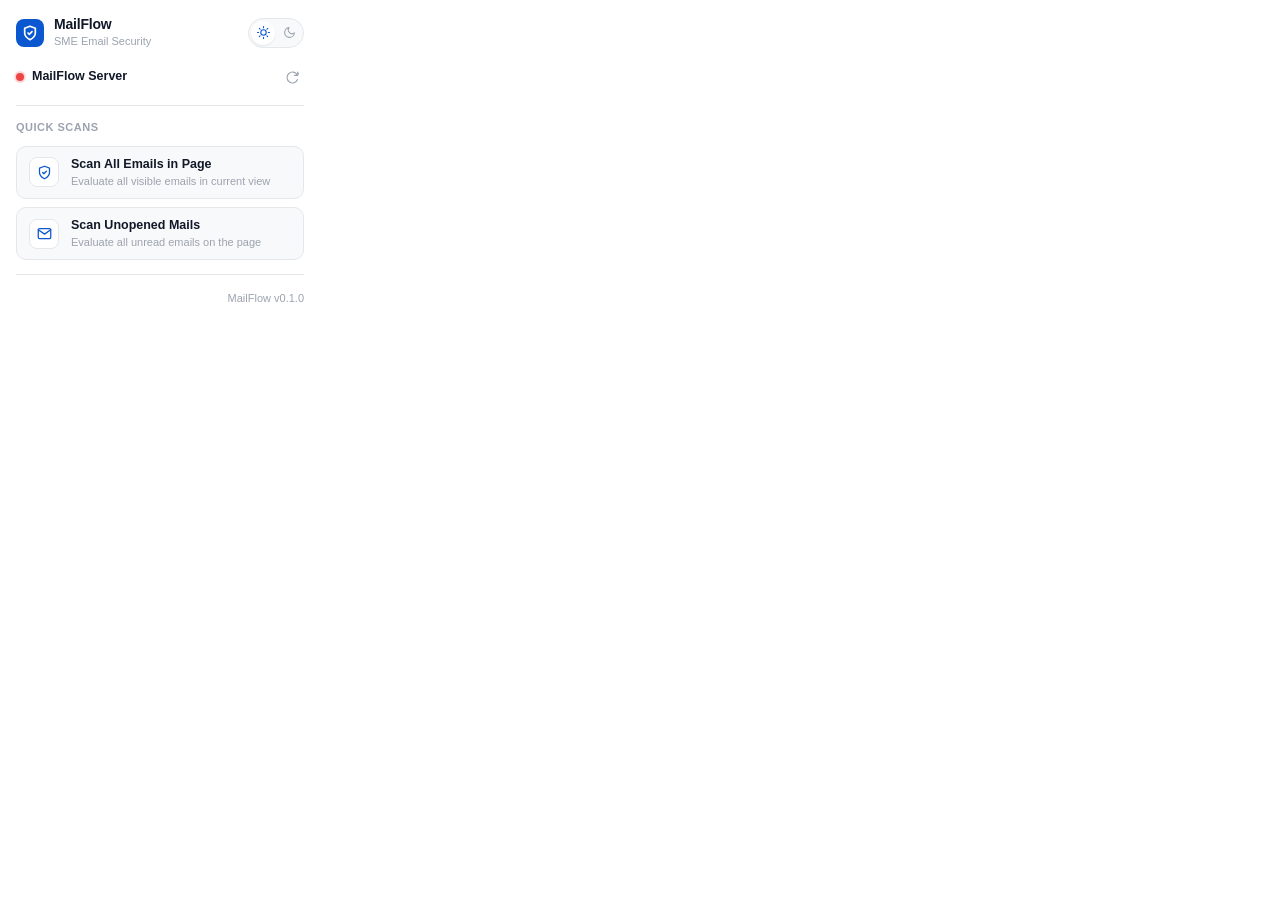
==== commit 80bfbbd3: "feat(popup): replace preferences with quick scan actions (all page & unread) and update server statu" ====
--- a/extension/popup.html
+++ b/extension/popup.html
@@ -46,11 +46,11 @@
       </div>
     </header>
 
-    <!-- Subtle End-User Status Bar -->
+    <!-- Server Status Bar -->
     <div class="status-bar">
       <div class="status-left">
         <span id="status-dot" class="status-dot checking"></span>
-        <span id="status-text" class="status-text">Checking status...</span>
+        <span id="status-text" class="status-text">MailFlow Server</span>
       </div>
       <button id="btn-check-connection" class="btn-refresh" title="Check Connection" aria-label="Check Connection">
         <svg viewBox="0 0 24 24" fill="none" stroke="currentColor" stroke-width="2" stroke-linecap="round" stroke-linejoin="round">
@@ -62,31 +62,35 @@
     <!-- Hairline Divider -->
     <hr class="section-divider">
 
-    <!-- Settings Section -->
-    <section class="settings-section">
-      <div class="section-label">Preferences</div>
+    <!-- Quick Scans Section -->
+    <section class="actions-section">
+      <div class="section-label">Quick Scans</div>
 
-      <label class="setting-row" for="toggle-inline-scan">
-        <div class="setting-info">
-          <span class="setting-name">Inline Row Scan</span>
-          <span class="setting-desc">Show quick scan actions in Gmail email rows</span>
+      <button id="btn-scan-page" class="pop-action-btn" title="Scan all visible emails on the current page">
+        <div class="btn-icon">
+          <svg viewBox="0 0 24 24" fill="none" stroke="currentColor" stroke-width="2" stroke-linecap="round" stroke-linejoin="round">
+            <path d="M12 22s8-4 8-10V5l-8-3-8 3v7c0 6 8 10 8 10z"/>
+            <path d="m9 12 2 2 4-4"/>
+          </svg>
         </div>
-        <div class="m3-switch">
-          <input type="checkbox" id="toggle-inline-scan" checked>
-          <span class="m3-track"><span class="m3-thumb"></span></span>
+        <div class="btn-text-group">
+          <span class="btn-title">Scan All Emails in Page</span>
+          <span class="btn-desc">Evaluate all visible emails in current view</span>
         </div>
-      </label>
+      </button>
 
-      <label class="setting-row" for="toggle-auto-shield">
-        <div class="setting-info">
-          <span class="setting-name">Suspected Emails Hub</span>
-          <span class="setting-desc">Enable left sidebar navigation & quarantine view</span>
+      <button id="btn-scan-unread" class="pop-action-btn" title="Scan all unopened / unread emails">
+        <div class="btn-icon">
+          <svg viewBox="0 0 24 24" fill="none" stroke="currentColor" stroke-width="2" stroke-linecap="round" stroke-linejoin="round">
+            <path d="M4 4h16c1.1 0 2 .9 2 2v12c0 1.1-.9 2-2 2H4c-1.1 0-2-.9-2-2V6c0-1.1.9-2 2-2z"/>
+            <polyline points="22,6 12,13 2,6"/>
+          </svg>
         </div>
-        <div class="m3-switch">
-          <input type="checkbox" id="toggle-auto-shield" checked>
-          <span class="m3-track"><span class="m3-thumb"></span></span>
+        <div class="btn-text-group">
+          <span class="btn-title">Scan Unopened Mails</span>
+          <span class="btn-desc">Evaluate all unread emails on the page</span>
         </div>
-      </label>
+      </button>
     </section>
 
     <!-- Hairline Divider -->
--- a/extension/popup.css
+++ b/extension/popup.css
@@ -5,7 +5,7 @@
 :root, [data-theme="light"] {
   --mf-bg: #ffffff;
   --mf-surface: #ffffff;
-  --mf-surface-variant: #f3f4f6;
+  --mf-surface-variant: #f8f9fa;
   --mf-border: #e5e7eb;
   --mf-border-subtle: #f3f4f6;
   --mf-text-primary: #111827;
@@ -15,13 +15,8 @@
   --mf-primary-hover: #0842a0;
   
   --mf-status-protected: #10b981;
-  --mf-status-paused: #9ca3af;
+  --mf-status-offline: #ef4444;
   --mf-status-checking: #f59e0b;
-
-  --mf-switch-track-off: #e5e7eb;
-  --mf-switch-thumb-off: #9ca3af;
-  --mf-switch-track-on: #0b57d0;
-  --mf-switch-thumb-on: #ffffff;
 
   --mf-font: 'Google Sans', Roboto, -apple-system, BlinkMacSystemFont, 'Segoe UI', sans-serif;
 }
@@ -39,13 +34,8 @@
   --mf-primary-hover: #c2e7ff;
   
   --mf-status-protected: #34d399;
-  --mf-status-paused: #71717a;
+  --mf-status-offline: #f87171;
   --mf-status-checking: #fbbf24;
-
-  --mf-switch-track-off: #3f3f46;
-  --mf-switch-thumb-off: #71717a;
-  --mf-switch-track-on: #a8c7fa;
-  --mf-switch-thumb-on: #041e49;
 }
 
 * {
@@ -169,7 +159,7 @@
   box-shadow: 0 1px 2px rgba(0, 0, 0, 0.08);
 }
 
-/* End-User Status Bar */
+/* Server Status Bar */
 .status-bar {
   display: flex;
   align-items: center;
@@ -196,8 +186,9 @@
   box-shadow: 0 0 0 2px rgba(16, 185, 129, 0.2);
 }
 
-.status-dot.paused {
-  background-color: var(--mf-status-paused);
+.status-dot.offline {
+  background-color: var(--mf-status-offline);
+  box-shadow: 0 0 0 2px rgba(239, 68, 68, 0.2);
 }
 
 .status-dot.checking {
@@ -207,8 +198,8 @@
 
 .status-text {
   font-size: 12.5px;
-  font-weight: 500;
-  color: var(--mf-text-secondary);
+  font-weight: 600;
+  color: var(--mf-text-primary);
 }
 
 .btn-refresh {
@@ -247,11 +238,11 @@
   margin: 0;
 }
 
-/* Settings Section */
-.settings-section {
+/* Quick Actions Section */
+.actions-section {
   display: flex;
   flex-direction: column;
-  gap: 12px;
+  gap: 8px;
 }
 
 .section-label {
@@ -260,76 +251,75 @@
   text-transform: uppercase;
   letter-spacing: 0.5px;
   color: var(--mf-text-muted);
-}
-
-.setting-row {
-  display: flex;
-  align-items: center;
-  justify-content: space-between;
+  margin-bottom: 2px;
+}
+
+.pop-action-btn {
+  display: flex;
+  align-items: center;
   gap: 12px;
+  padding: 10px 12px;
+  border-radius: 10px;
+  border: 1px solid var(--mf-border);
+  background-color: var(--mf-surface-variant);
+  color: var(--mf-text-primary);
+  font-family: inherit;
   cursor: pointer;
-}
-
-.setting-info {
+  text-align: left;
+  transition: background-color 0.15s ease, border-color 0.15s ease, transform 0.1s ease;
+  width: 100%;
+}
+
+.pop-action-btn:hover {
+  background-color: var(--mf-border-subtle);
+  border-color: #cbd5e1;
+}
+
+[data-theme="dark"] .pop-action-btn:hover {
+  background-color: #2e2e33;
+  border-color: #3f3f46;
+}
+
+.pop-action-btn:active {
+  transform: scale(0.98);
+}
+
+.pop-action-btn .btn-icon {
+  display: flex;
+  align-items: center;
+  justify-content: center;
+  width: 30px;
+  height: 30px;
+  border-radius: 8px;
+  background: var(--mf-surface);
+  color: var(--mf-primary);
+  flex-shrink: 0;
+  border: 1px solid var(--mf-border);
+}
+
+.pop-action-btn .btn-icon svg {
+  width: 15px;
+  height: 15px;
+}
+
+.pop-action-btn .btn-text-group {
   display: flex;
   flex-direction: column;
   gap: 2px;
-}
-
-.setting-name {
-  font-size: 13px;
+  flex: 1;
+}
+
+.pop-action-btn .btn-title {
+  font-size: 12.5px;
   font-weight: 600;
   color: var(--mf-text-primary);
-}
-
-.setting-desc {
+  line-height: 1.2;
+}
+
+.pop-action-btn .btn-desc {
   font-size: 11px;
   color: var(--mf-text-muted);
-  line-height: 1.35;
-}
-
-/* Minimal Switch */
-.m3-switch {
-  position: relative;
-  display: inline-block;
-  width: 36px;
-  height: 20px;
-  flex-shrink: 0;
-}
-
-.m3-switch input {
-  opacity: 0;
-  width: 0;
-  height: 0;
-}
-
-.m3-track {
-  position: absolute;
-  cursor: pointer;
-  top: 0; left: 0; right: 0; bottom: 0;
-  background-color: var(--mf-switch-track-off);
-  border-radius: 20px;
-  transition: all 0.2s cubic-bezier(0.4, 0, 0.2, 1);
-}
-
-.m3-thumb {
-  position: absolute;
-  height: 14px;
-  width: 14px;
-  left: 3px;
-  bottom: 3px;
-  background-color: var(--mf-switch-thumb-off);
-  border-radius: 50%;
-  transition: all 0.2s cubic-bezier(0.4, 0, 0.2, 1);
-}
-
-.m3-switch input:checked + .m3-track {
-  background-color: var(--mf-switch-track-on);
-}
-
-.m3-switch input:checked + .m3-track .m3-thumb {
-  transform: translateX(16px);
-  background-color: var(--mf-switch-thumb-on);
+  line-height: 1.3;
 }
 
 /* Footer */
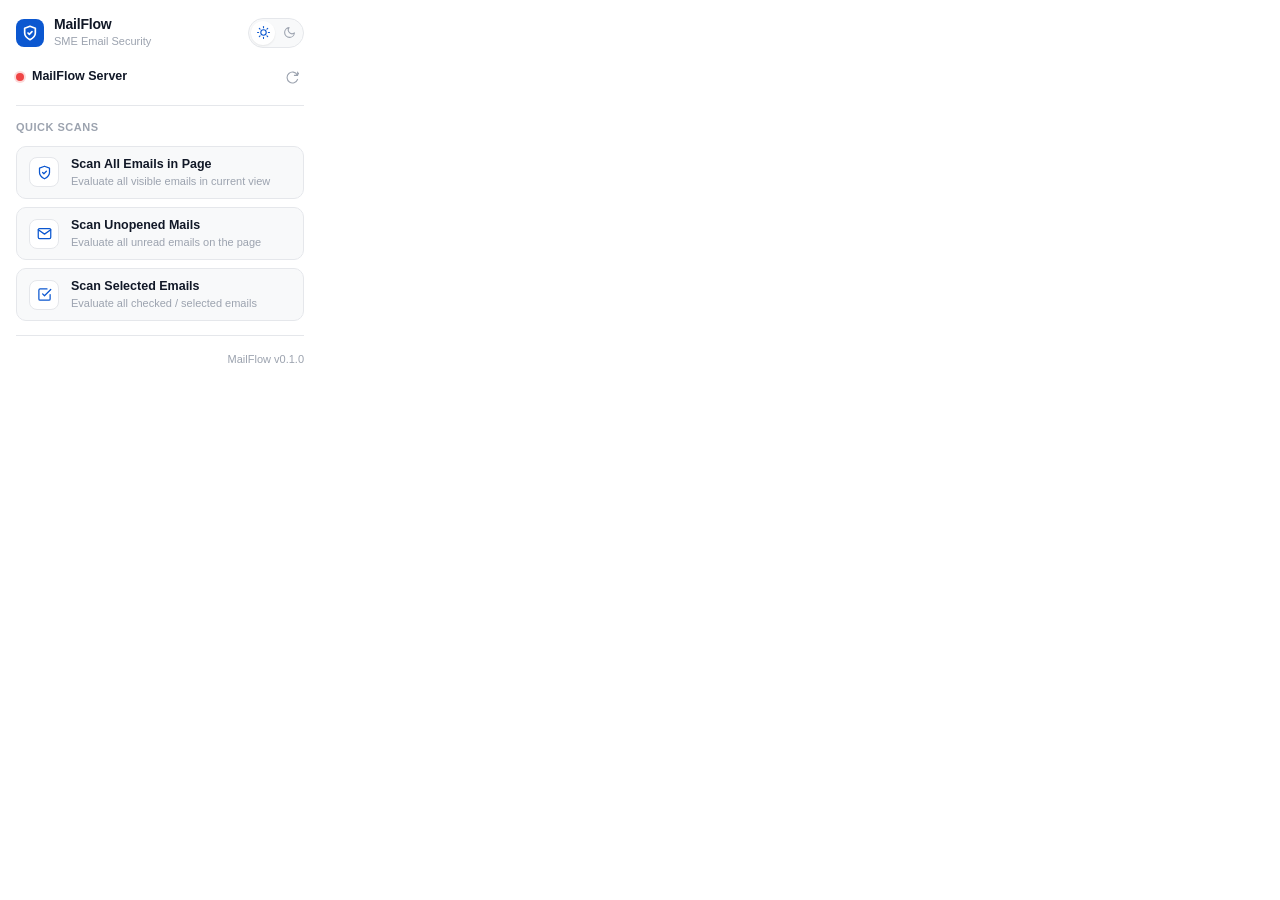
==== commit 74822329: "perf(extension): optimize MutationObserver and hover delegation to eliminate Gmail DOM interference," ====
--- a/extension/popup.html
+++ b/extension/popup.html
@@ -91,6 +91,19 @@
           <span class="btn-desc">Evaluate all unread emails on the page</span>
         </div>
       </button>
+
+      <button id="btn-scan-selected" class="pop-action-btn" title="Scan all checked / selected emails">
+        <div class="btn-icon">
+          <svg viewBox="0 0 24 24" fill="none" stroke="currentColor" stroke-width="2" stroke-linecap="round" stroke-linejoin="round">
+            <polyline points="9 11 12 14 22 4"/>
+            <path d="M21 12v7a2 2 0 0 1-2 2H5a2 2 0 0 1-2-2V5a2 2 0 0 1 2-2h11"/>
+          </svg>
+        </div>
+        <div class="btn-text-group">
+          <span class="btn-title">Scan Selected Emails</span>
+          <span class="btn-desc">Evaluate all checked / selected emails</span>
+        </div>
+      </button>
     </section>
 
     <!-- Hairline Divider -->
--- a/extension/popup.css
+++ b/extension/popup.css
@@ -44,6 +44,12 @@
   padding: 0;
 }
 
+html {
+  background-color: var(--mf-bg);
+  border-radius: 16px;
+  overflow: hidden;
+}
+
 body {
   width: 320px;
   background-color: var(--mf-bg);
@@ -53,8 +59,7 @@
   line-height: 1.4;
   user-select: none;
   -webkit-font-smoothing: antialiased;
-  border-bottom-left-radius: 16px;
-  border-bottom-right-radius: 16px;
+  border-radius: 16px;
   overflow: hidden;
 }
 
@@ -64,6 +69,8 @@
   padding: 16px;
   gap: 14px;
   background-color: var(--mf-bg);
+  border-radius: 16px;
+  overflow: hidden;
 }
 
 /* Header */
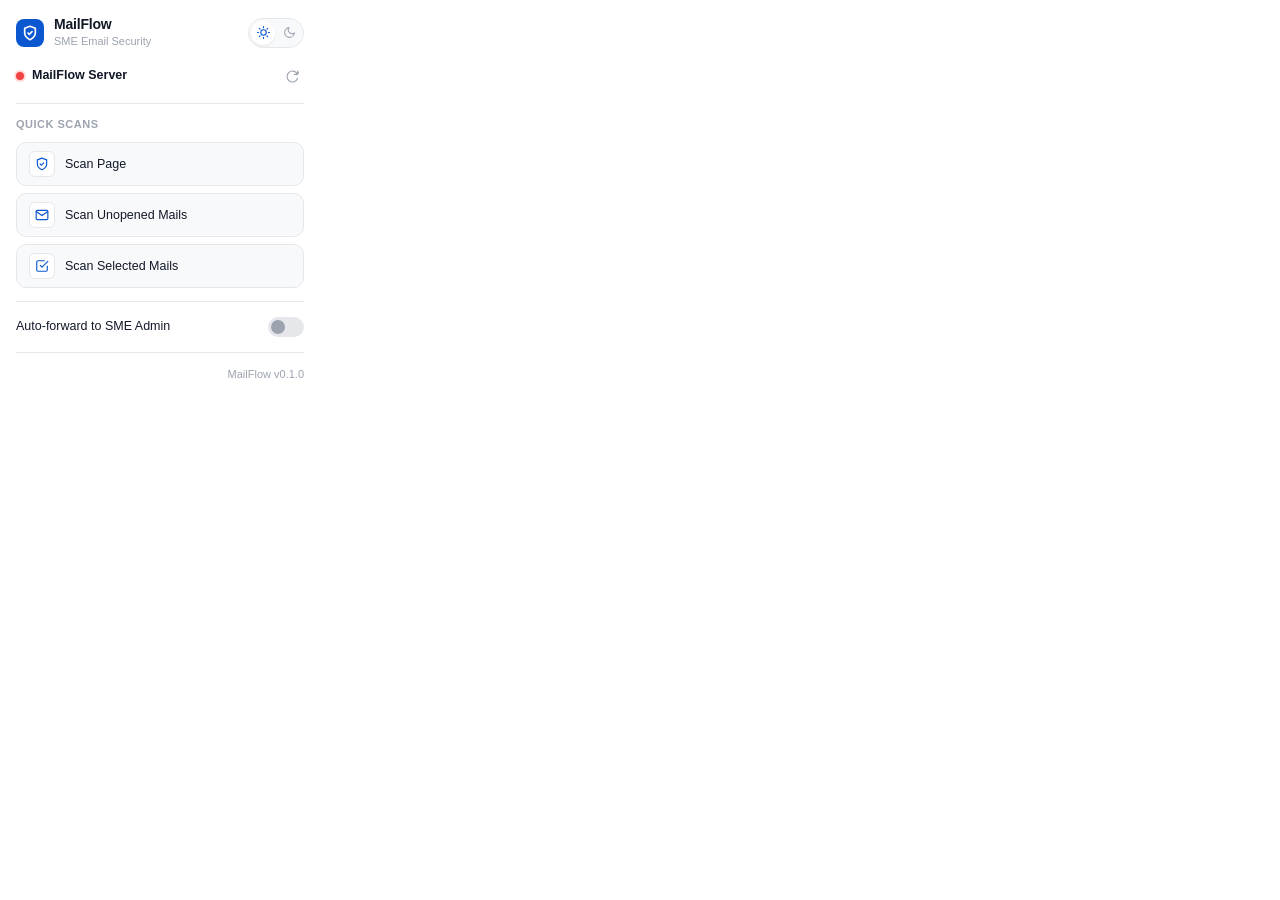
==== commit 372718b9: "feat(popup): simplify quick scan button typography and add Auto-forward to SME Admin toggle" ====
--- a/extension/popup.html
+++ b/extension/popup.html
@@ -66,44 +66,49 @@
     <section class="actions-section">
       <div class="section-label">Quick Scans</div>
 
-      <button id="btn-scan-page" class="pop-action-btn" title="Scan all visible emails on the current page">
+      <button id="btn-scan-page" class="pop-action-btn" title="Scan all visible emails on current page">
         <div class="btn-icon">
           <svg viewBox="0 0 24 24" fill="none" stroke="currentColor" stroke-width="2" stroke-linecap="round" stroke-linejoin="round">
             <path d="M12 22s8-4 8-10V5l-8-3-8 3v7c0 6 8 10 8 10z"/>
             <path d="m9 12 2 2 4-4"/>
           </svg>
         </div>
-        <div class="btn-text-group">
-          <span class="btn-title">Scan All Emails in Page</span>
-          <span class="btn-desc">Evaluate all visible emails in current view</span>
-        </div>
+        <span class="btn-title">Scan Page</span>
       </button>
 
-      <button id="btn-scan-unread" class="pop-action-btn" title="Scan all unopened / unread emails">
+      <button id="btn-scan-unread" class="pop-action-btn" title="Scan all unread emails">
         <div class="btn-icon">
           <svg viewBox="0 0 24 24" fill="none" stroke="currentColor" stroke-width="2" stroke-linecap="round" stroke-linejoin="round">
             <path d="M4 4h16c1.1 0 2 .9 2 2v12c0 1.1-.9 2-2 2H4c-1.1 0-2-.9-2-2V6c0-1.1.9-2 2-2z"/>
             <polyline points="22,6 12,13 2,6"/>
           </svg>
         </div>
-        <div class="btn-text-group">
-          <span class="btn-title">Scan Unopened Mails</span>
-          <span class="btn-desc">Evaluate all unread emails on the page</span>
-        </div>
+        <span class="btn-title">Scan Unopened Mails</span>
       </button>
 
-      <button id="btn-scan-selected" class="pop-action-btn" title="Scan all checked / selected emails">
+      <button id="btn-scan-selected" class="pop-action-btn" title="Scan all selected emails">
         <div class="btn-icon">
           <svg viewBox="0 0 24 24" fill="none" stroke="currentColor" stroke-width="2" stroke-linecap="round" stroke-linejoin="round">
             <polyline points="9 11 12 14 22 4"/>
             <path d="M21 12v7a2 2 0 0 1-2 2H5a2 2 0 0 1-2-2V5a2 2 0 0 1 2-2h11"/>
           </svg>
         </div>
-        <div class="btn-text-group">
-          <span class="btn-title">Scan Selected Emails</span>
-          <span class="btn-desc">Evaluate all checked / selected emails</span>
+        <span class="btn-title">Scan Selected Mails</span>
+      </button>
+    </section>
+
+    <!-- Hairline Divider -->
+    <hr class="section-divider">
+
+    <!-- Preferences / Auto-forward Section -->
+    <section class="preferences-section">
+      <label class="setting-row" for="toggle-autoforward">
+        <span class="setting-name">Auto-forward to SME Admin</span>
+        <div class="m3-switch">
+          <input type="checkbox" id="toggle-autoforward">
+          <span class="m3-track"><span class="m3-thumb"></span></span>
         </div>
-      </button>
+      </label>
     </section>
 
     <!-- Hairline Divider -->
--- a/extension/popup.css
+++ b/extension/popup.css
@@ -18,6 +18,9 @@
   --mf-status-offline: #ef4444;
   --mf-status-checking: #f59e0b;
 
+  --mf-switch-track-off: #e5e7eb;
+  --mf-switch-thumb-off: #9ca3af;
+
   --mf-font: 'Google Sans', Roboto, -apple-system, BlinkMacSystemFont, 'Segoe UI', sans-serif;
 }
 
@@ -36,6 +39,9 @@
   --mf-status-protected: #34d399;
   --mf-status-offline: #f87171;
   --mf-status-checking: #fbbf24;
+
+  --mf-switch-track-off: #3f3f46;
+  --mf-switch-thumb-off: #71717a;
 }
 
 * {
@@ -67,7 +73,7 @@
   display: flex;
   flex-direction: column;
   padding: 16px;
-  gap: 14px;
+  gap: 13px;
   background-color: var(--mf-bg);
   border-radius: 16px;
   overflow: hidden;
@@ -249,7 +255,7 @@
 .actions-section {
   display: flex;
   flex-direction: column;
-  gap: 8px;
+  gap: 7px;
 }
 
 .section-label {
@@ -264,8 +270,8 @@
 .pop-action-btn {
   display: flex;
   align-items: center;
-  gap: 12px;
-  padding: 10px 12px;
+  gap: 10px;
+  padding: 8px 12px;
   border-radius: 10px;
   border: 1px solid var(--mf-border);
   background-color: var(--mf-surface-variant);
@@ -295,9 +301,9 @@
   display: flex;
   align-items: center;
   justify-content: center;
-  width: 30px;
-  height: 30px;
-  border-radius: 8px;
+  width: 26px;
+  height: 26px;
+  border-radius: 6px;
   background: var(--mf-surface);
   color: var(--mf-primary);
   flex-shrink: 0;
@@ -305,28 +311,82 @@
 }
 
 .pop-action-btn .btn-icon svg {
-  width: 15px;
-  height: 15px;
-}
-
-.pop-action-btn .btn-text-group {
-  display: flex;
-  flex-direction: column;
-  gap: 2px;
-  flex: 1;
+  width: 14px;
+  height: 14px;
 }
 
 .pop-action-btn .btn-title {
   font-size: 12.5px;
-  font-weight: 600;
-  color: var(--mf-text-primary);
-  line-height: 1.2;
-}
-
-.pop-action-btn .btn-desc {
-  font-size: 11px;
-  color: var(--mf-text-muted);
-  line-height: 1.3;
+  font-weight: 500;
+  color: var(--mf-text-primary);
+}
+
+/* Preferences Section & Toggle */
+.preferences-section {
+  display: flex;
+  flex-direction: column;
+}
+
+.setting-row {
+  display: flex;
+  align-items: center;
+  justify-content: space-between;
+  gap: 12px;
+  cursor: pointer;
+  padding: 2px 0;
+}
+
+.setting-name {
+  font-size: 12.5px;
+  font-weight: 500;
+  color: var(--mf-text-primary);
+}
+
+.m3-switch {
+  position: relative;
+  display: inline-block;
+  width: 36px;
+  height: 20px;
+  flex-shrink: 0;
+}
+
+.m3-switch input {
+  opacity: 0;
+  width: 0;
+  height: 0;
+}
+
+.m3-track {
+  position: absolute;
+  cursor: pointer;
+  top: 0; left: 0; right: 0; bottom: 0;
+  background-color: var(--mf-switch-track-off);
+  border-radius: 20px;
+  transition: all 0.2s cubic-bezier(0.4, 0, 0.2, 1);
+}
+
+.m3-thumb {
+  position: absolute;
+  height: 14px;
+  width: 14px;
+  left: 3px;
+  bottom: 3px;
+  background-color: var(--mf-switch-thumb-off);
+  border-radius: 50%;
+  transition: all 0.2s cubic-bezier(0.4, 0, 0.2, 1);
+}
+
+.m3-switch input:checked + .m3-track {
+  background-color: var(--mf-primary);
+}
+
+.m3-switch input:checked + .m3-track .m3-thumb {
+  transform: translateX(16px);
+  background-color: #ffffff;
+}
+
+[data-theme="dark"] .m3-switch input:checked + .m3-track .m3-thumb {
+  background-color: #041e49;
 }
 
 /* Footer */
@@ -334,7 +394,7 @@
   display: flex;
   align-items: center;
   justify-content: flex-end;
-  padding-top: 2px;
+  padding-top: 1px;
 }
 
 .version-text {
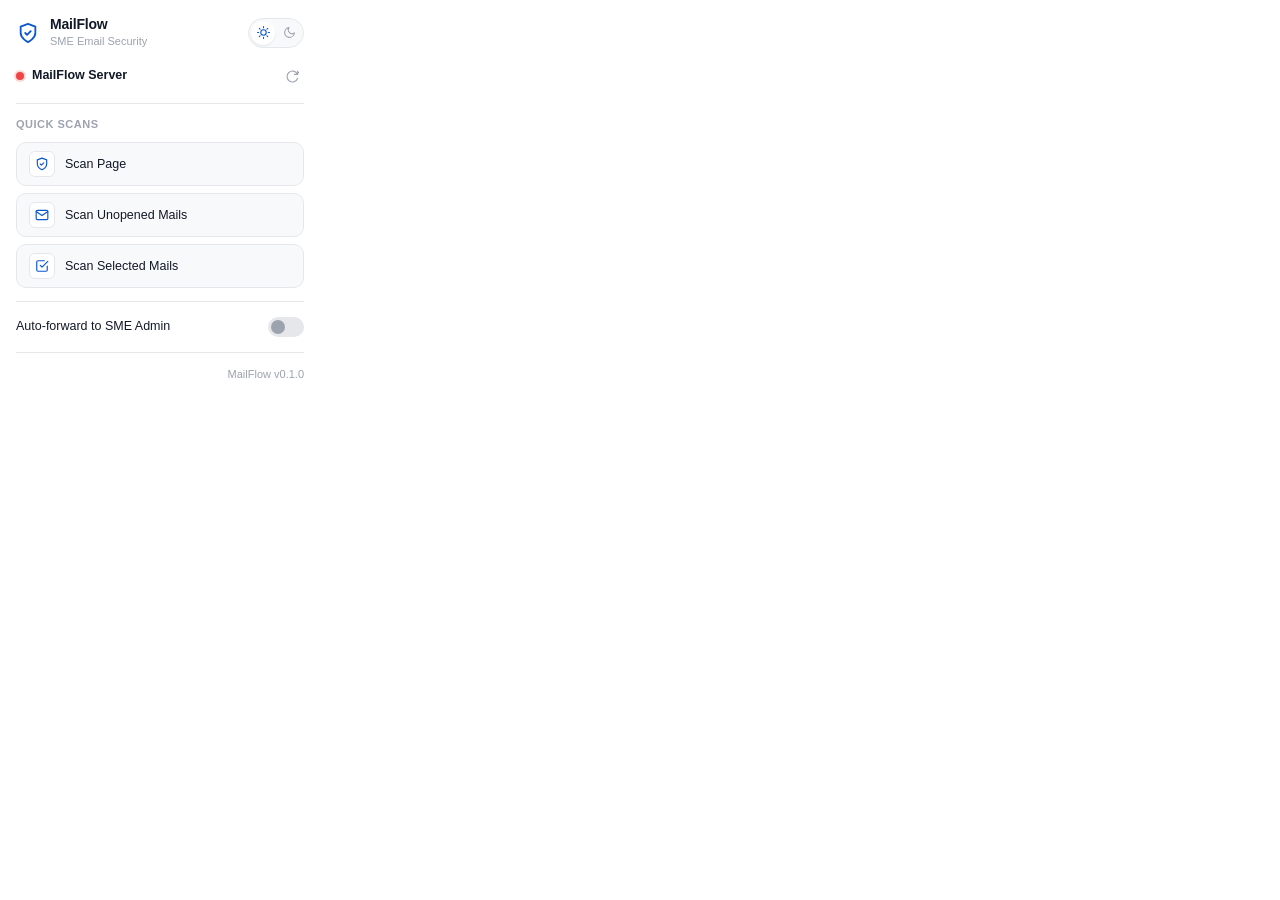
==== commit 36853cc8: "feat(extension): enable real-time auto-forward to SME admin and unify extension shield icons" ====
--- a/extension/popup.html
+++ b/extension/popup.html
@@ -12,7 +12,7 @@
     <header class="pop-header">
       <div class="pop-brand">
         <div class="pop-logo">
-          <svg viewBox="0 0 24 24" fill="none" stroke="currentColor" stroke-width="2.5" stroke-linecap="round" stroke-linejoin="round">
+          <svg viewBox="0 0 24 24" fill="none" stroke="currentColor" stroke-width="2" stroke-linecap="round" stroke-linejoin="round">
             <path d="M12 22s8-4 8-10V5l-8-3-8 3v7c0 6 8 10 8 10z"/>
             <path d="m9 12 2 2 4-4"/>
           </svg>
--- a/extension/popup.css
+++ b/extension/popup.css
@@ -96,21 +96,19 @@
   display: flex;
   align-items: center;
   justify-content: center;
-  width: 28px;
-  height: 28px;
-  border-radius: 8px;
-  background: var(--mf-primary);
-  color: #ffffff;
+  width: 24px;
+  height: 24px;
+  color: #0b57d0;
   flex-shrink: 0;
 }
 
 [data-theme="dark"] .pop-logo {
-  color: #041e49;
+  color: #a8c7fa;
 }
 
 .pop-logo svg {
-  width: 16px;
-  height: 16px;
+  width: 22px;
+  height: 22px;
 }
 
 .pop-brand-text {
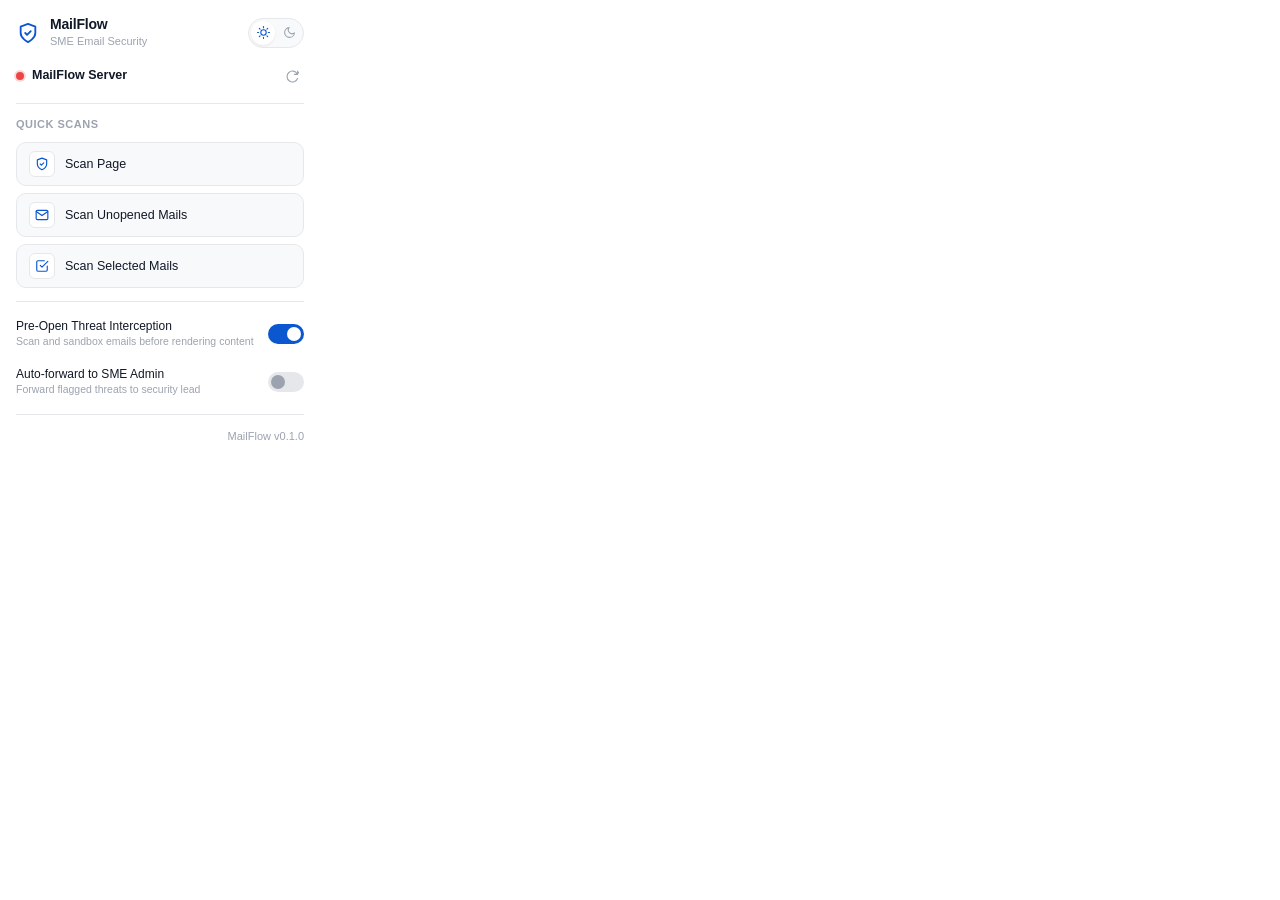
==== commit d2f0df72: "feat(extension): add pre-open interception toggle in popup settings" ====
--- a/extension/popup.html
+++ b/extension/popup.html
@@ -100,10 +100,24 @@
     <!-- Hairline Divider -->
     <hr class="section-divider">
 
-    <!-- Preferences / Auto-forward Section -->
+    <!-- Preferences / Shield Settings Section -->
     <section class="preferences-section">
+      <label class="setting-row" for="toggle-pre-open-shield">
+        <div class="setting-info">
+          <span class="setting-name">Pre-Open Threat Interception</span>
+          <span class="setting-desc">Scan and sandbox emails before rendering content</span>
+        </div>
+        <div class="m3-switch">
+          <input type="checkbox" id="toggle-pre-open-shield" checked>
+          <span class="m3-track"><span class="m3-thumb"></span></span>
+        </div>
+      </label>
+
       <label class="setting-row" for="toggle-autoforward">
-        <span class="setting-name">Auto-forward to SME Admin</span>
+        <div class="setting-info">
+          <span class="setting-name">Auto-forward to SME Admin</span>
+          <span class="setting-desc">Forward flagged threats to security lead</span>
+        </div>
         <div class="m3-switch">
           <input type="checkbox" id="toggle-autoforward">
           <span class="m3-track"><span class="m3-thumb"></span></span>
--- a/extension/popup.css
+++ b/extension/popup.css
@@ -323,6 +323,7 @@
 .preferences-section {
   display: flex;
   flex-direction: column;
+  gap: 10px;
 }
 
 .setting-row {
@@ -331,13 +332,27 @@
   justify-content: space-between;
   gap: 12px;
   cursor: pointer;
-  padding: 2px 0;
+  padding: 4px 0;
+}
+
+.setting-info {
+  display: flex;
+  flex-direction: column;
+  gap: 2px;
+  flex: 1;
 }
 
 .setting-name {
-  font-size: 12.5px;
+  font-size: 12px;
   font-weight: 500;
   color: var(--mf-text-primary);
+  line-height: 1.2;
+}
+
+.setting-desc {
+  font-size: 10.5px;
+  color: var(--mf-text-muted);
+  line-height: 1.3;
 }
 
 .m3-switch {
